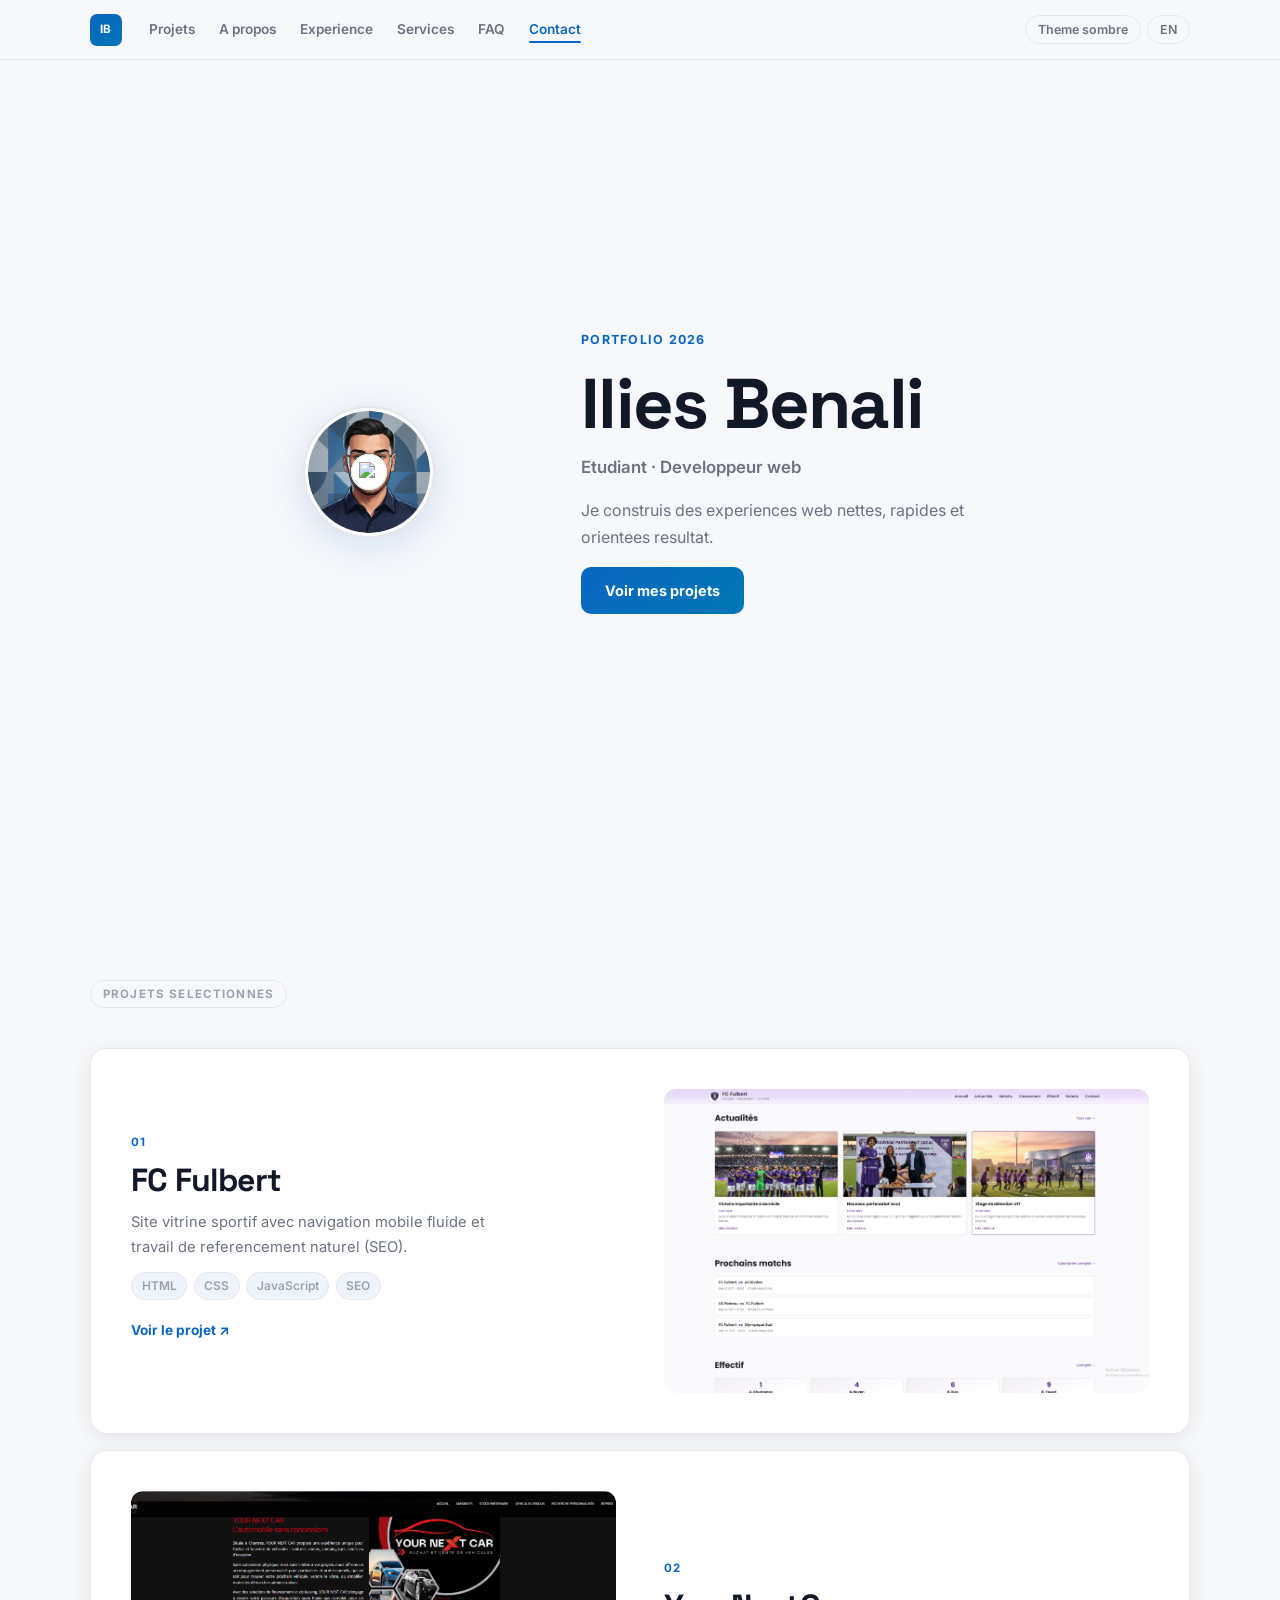
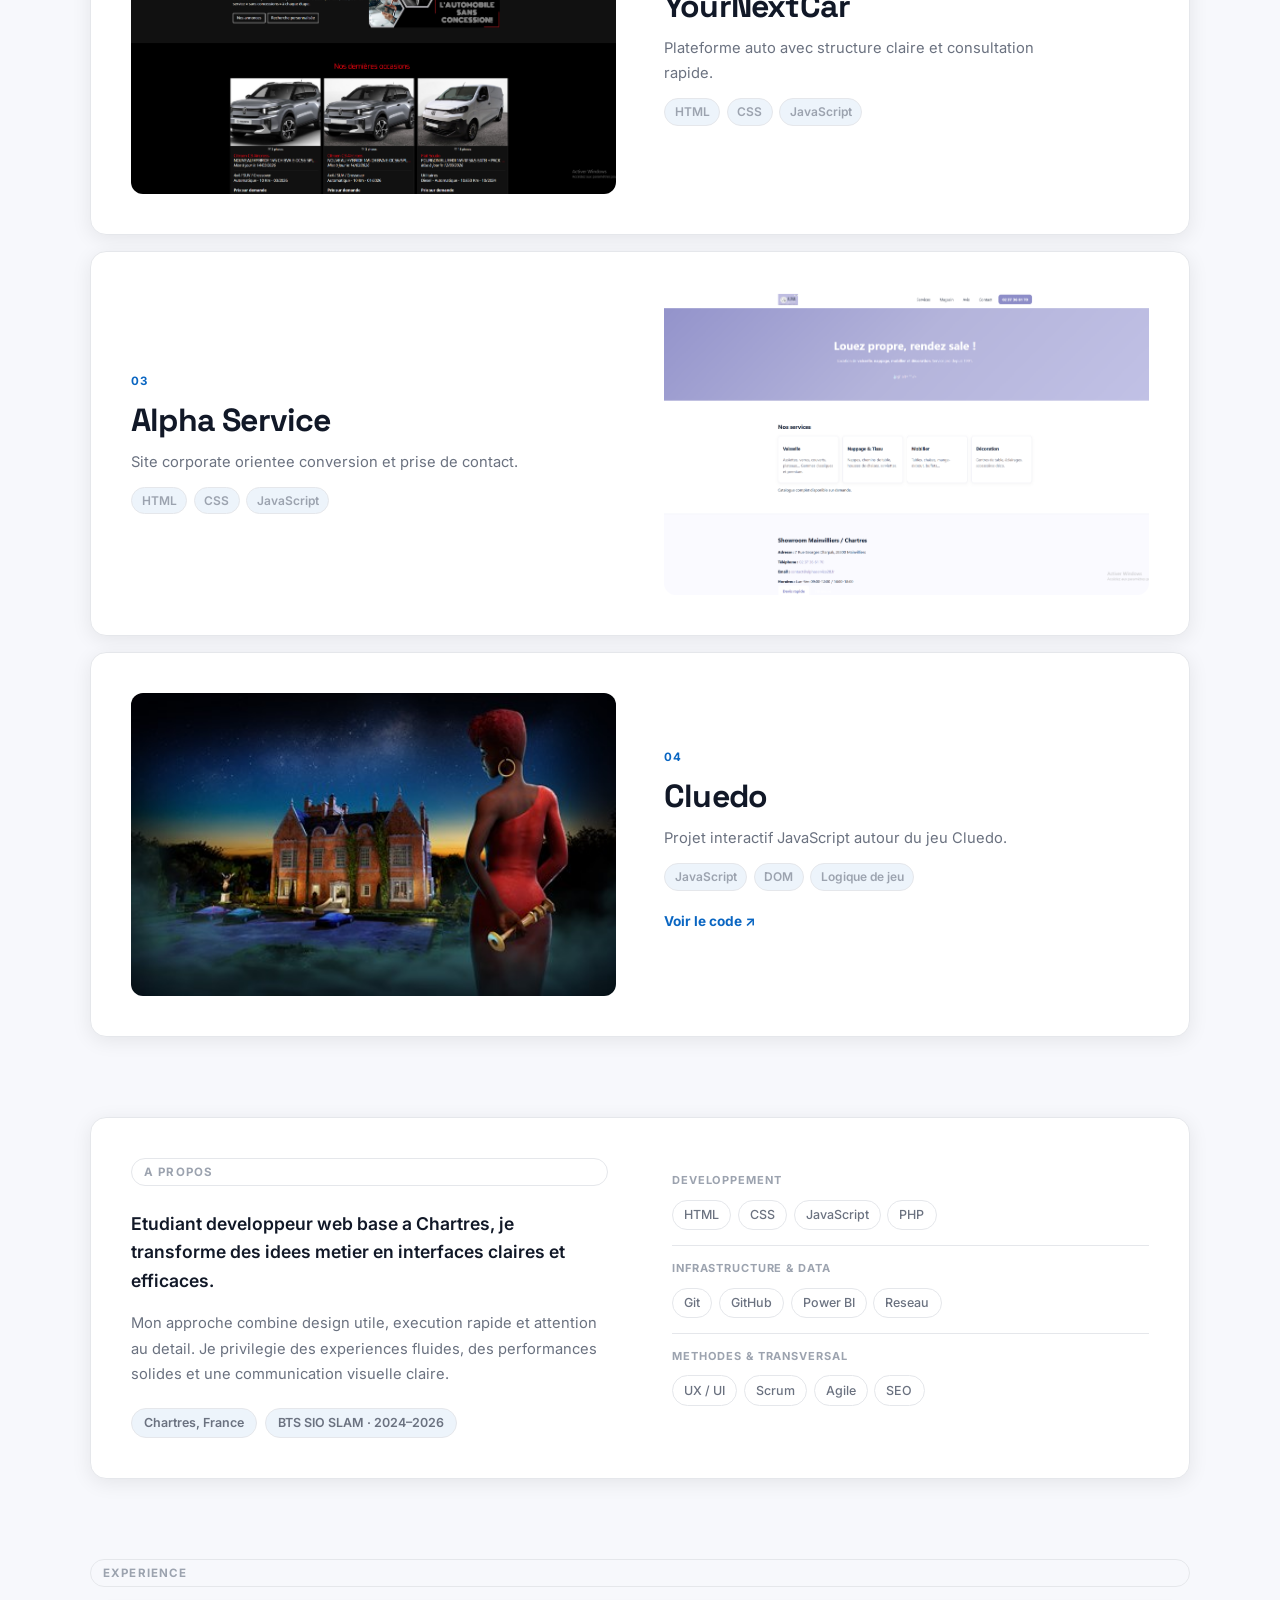
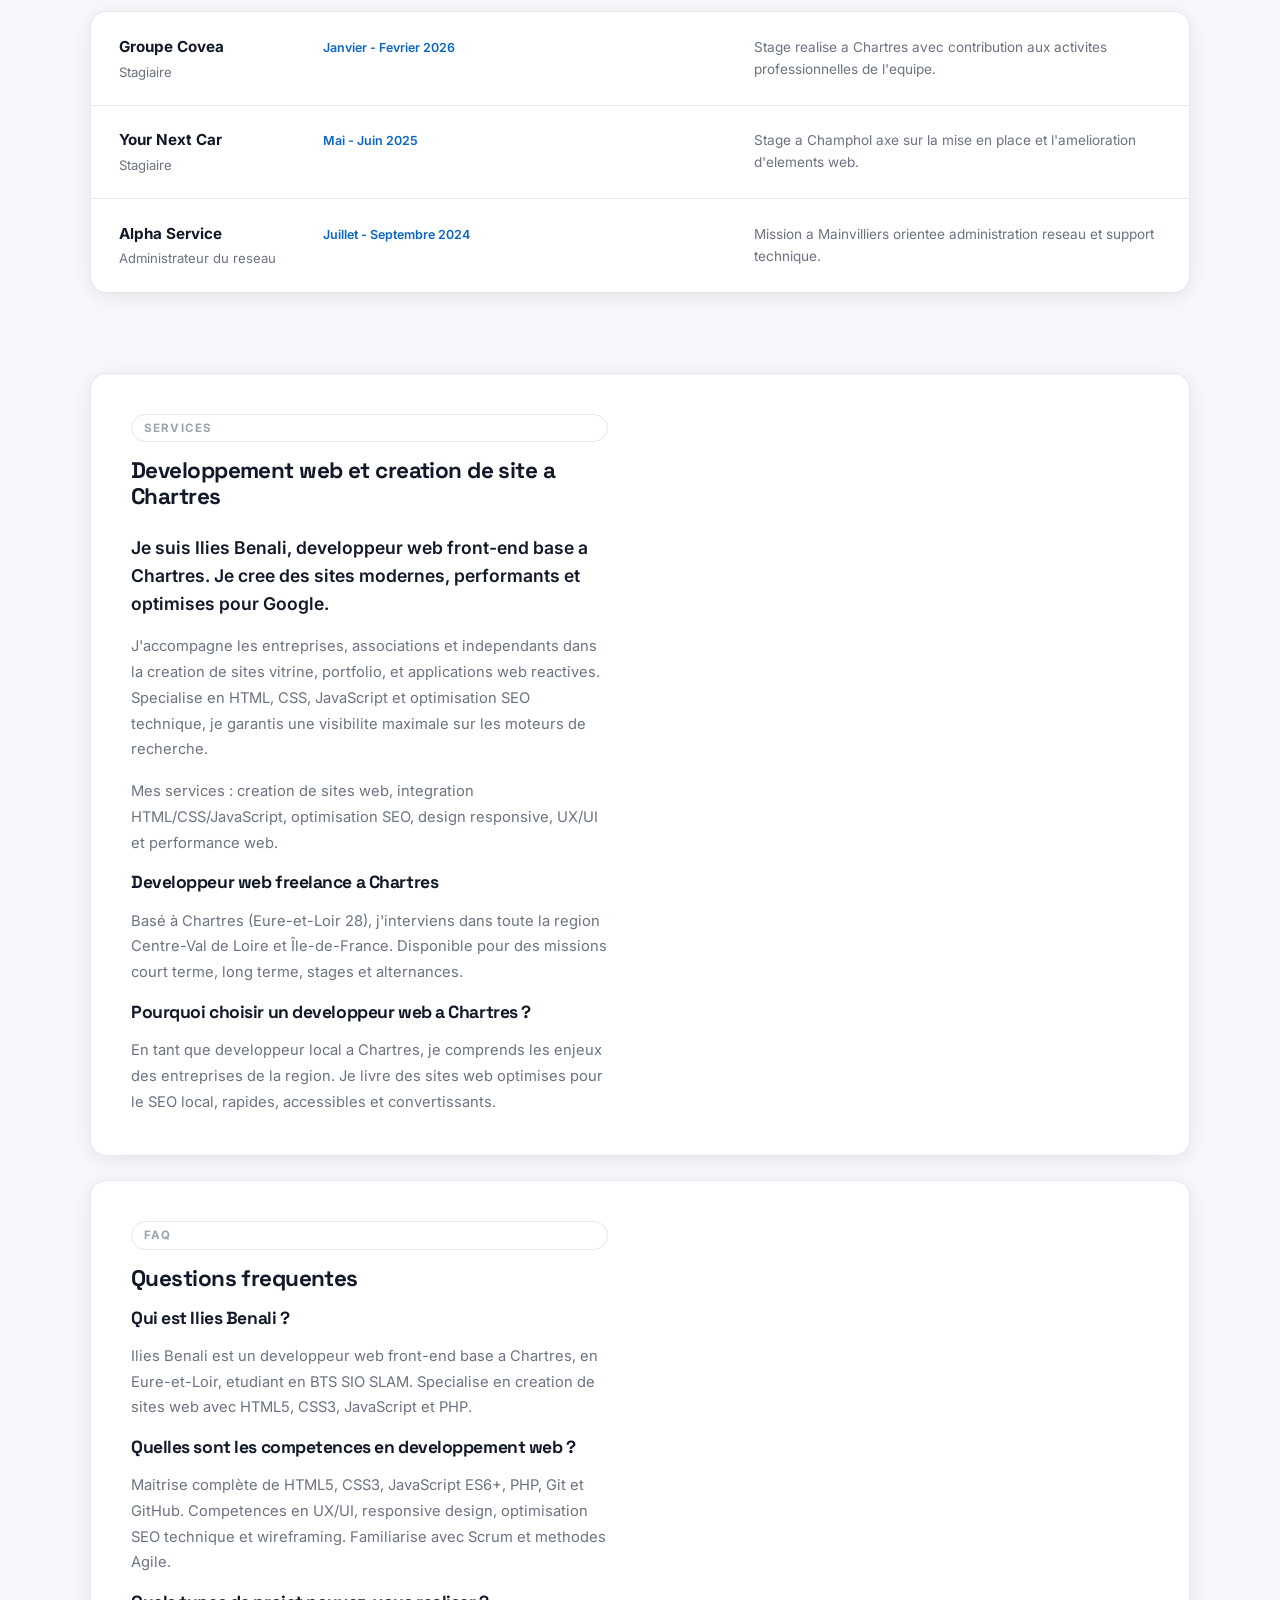
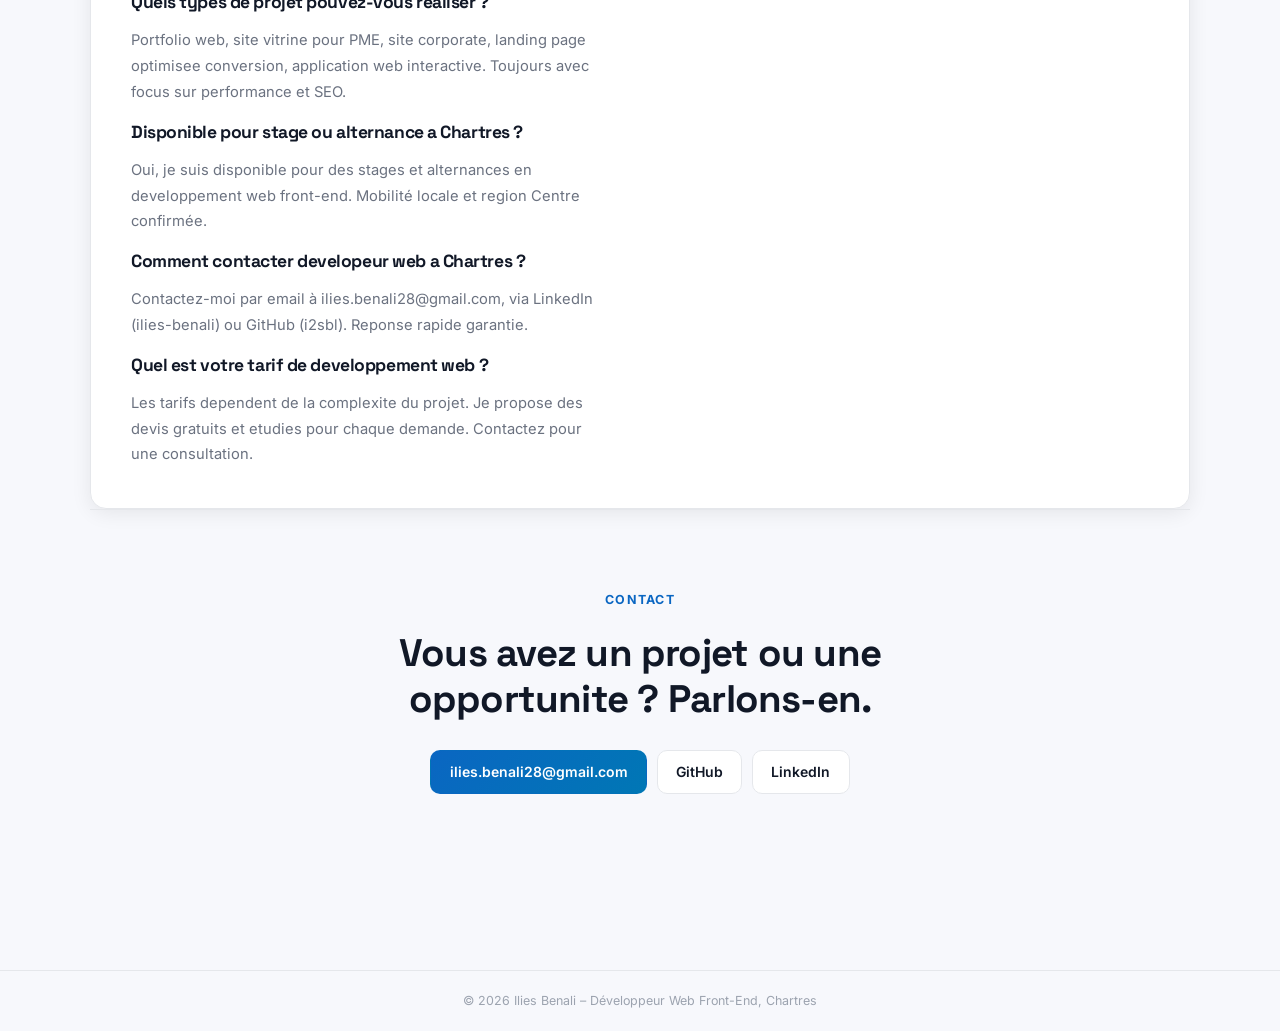
==== index.html @ 0cf0120d "Complete i18n translation for Services and FAQ sections Add full French and English translations for" ====
<!DOCTYPE html>
<html lang="fr">
  <head>
    <meta charset="UTF-8" />
    <meta name="viewport" content="width=device-width, initial-scale=1.0" />

    <!-- ══ SEO — Titre & description ══════════════════════════════════ -->
    <title>Ilies Benali | Developeur Web Front-End Chartres – Portfolio 2026</title>
    <meta name="description" content="Ilies Benali, developpeur web front-end a Chartres (Eure-et-Loir). Creation de sites web modernes en HTML, CSS, JavaScript. Portfolio, services web et freelance." />
    <meta name="keywords" content="developpeur web Chartres, freelance web, developpeur front-end, creation site web, HTML CSS JavaScript, portfolio developpeur, site vitrine, optimisation SEO, Eure-et-Loir, Centre-Val de Loire" />
    <meta name="author" content="Ilies Benali" />
    <meta name="robots" content="index, follow, max-snippet:-1, max-image-preview:large, max-video-preview:-1" />
    <link rel="canonical" href="https://iliesbenali.com/" />

    <!-- ══ Géolocalisation ════════════════════════════════════════════ -->
    <meta name="geo.region" content="FR-28" />
    <meta name="geo.placename" content="Chartres, France" />
    <meta name="geo.position" content="48.4469;1.4875" />
    <meta name="ICBM" content="48.4469, 1.4875" />

    <!-- ══ Langue & thème ════════════════════════════════════════════ -->
    <meta name="language" content="French" />
    <meta name="theme-color" content="#0d0d0f" />
    <meta name="color-scheme" content="dark light" />

    <!-- ══ Open Graph (LinkedIn, Facebook, Discord…) ═════════════════ -->
    <meta property="og:type" content="website" />
    <meta property="og:url" content="https://iliesbenali.com/" />
    <meta property="og:title" content="Ilies Benali | Développeur Web Front-End" />
    <meta property="og:description" content="Étudiant développeur web front-end à Chartres. Découvrez mes projets en HTML, CSS, JavaScript et PHP." />
    <meta property="og:image" content="https://iliesbenali.com/og-image.png" />
    <meta property="og:image:alt" content="Ilies Benali – Développeur Web Front-End, Chartres" />
    <meta property="og:image:width" content="1200" />
    <meta property="og:image:height" content="630" />
    <meta property="og:locale" content="fr_FR" />
    <meta property="og:locale:alternate" content="en_US" />
    <meta property="og:site_name" content="Ilies Benali Portfolio" />

    <!-- ══ Twitter / X Card ══════════════════════════════════════════ -->
    <meta name="twitter:card" content="summary_large_image" />
    <meta name="twitter:title" content="Ilies Benali | Développeur Web Front-End" />
    <meta name="twitter:description" content="Étudiant développeur web front-end à Chartres. Projets en HTML, CSS, JavaScript et PHP." />
    <meta name="twitter:image" content="https://iliesbenali.com/og-image.png" />
    <meta name="twitter:image:alt" content="Ilies Benali – Développeur Web Front-End, Chartres" />

    <!-- ══ JSON-LD — Données structurées Schema.org ═══════════════════ -->
    <script type="application/ld+json">
    {
      "@context": "https://schema.org",
      "@graph": [
        {
          "@type": "LocalBusiness",
          "@id": "https://iliesbenali.com/#localbusiness",
          "name": "Ilies Benali – Développeur Web Front-End à Chartres",
          "description": "Service de développement web front-end professionnel à Chartres. Création de sites vitrine, portfolio et applications web modernes et performantes.",
          "areaServed": {
            "@type": "City",
            "name": "Chartres"
          },
          "serviceArea": [
            { "@type": "City", "name": "Chartres" },
            { "@type": "AdministrativeArea", "name": "Eure-et-Loir" },
            { "@type": "AdministrativeArea", "name": "Centre-Val de Loire" },
            { "@type": "AdministrativeArea", "name": "Île-de-France" }
          ],
          "address": {
            "@type": "PostalAddress",
            "addressLocality": "Chartres",
            "addressRegion": "Eure-et-Loir",
            "postalCode": "28000",
            "addressCountry": "FR"
          },
          "telephone": "+33-6-00-00-00-00",
          "email": "ilies.benali28@gmail.com",
          "url": "https://iliesbenali.com/",
          "image": "https://iliesbenali.com/photo.png",
          "priceRange": "€",
          "founder": { "@id": "https://iliesbenali.com/#person" },
          "knowsAbout": ["Développement Web", "HTML", "CSS", "JavaScript", "PHP", "SEO", "UX/UI", "Responsive Design"],
          "sameAs": [
            "https://github.com/i2sbl",
            "https://www.linkedin.com/in/ilies-benali/"
          ]
        },
        {
          "@type": "Person",
          "@id": "https://iliesbenali.com/#person",
          "name": "Ilies Benali",
          "givenName": "Ilies",
          "familyName": "Benali",
          "jobTitle": "Développeur Web Front-End",
          "description": "Étudiant en BTS SIO SLAM, développeur web front-end spécialisé en HTML, CSS, JavaScript et PHP, basé à Chartres, France.",
          "url": "https://iliesbenali.com/",
          "image": {
            "@type": "ImageObject",
            "url": "https://iliesbenali.com/photo.png",
            "width": 400,
            "height": 400
          },
          "email": "ilies.benali28@gmail.com",
          "address": {
            "@type": "PostalAddress",
            "addressLocality": "Chartres",
            "addressRegion": "Eure-et-Loir",
            "postalCode": "28000",
            "addressCountry": "FR"
          },
          "sameAs": [
            "https://github.com/i2sbl",
            "https://www.linkedin.com/in/ilies-benali/"
          ],
          "knowsAbout": ["HTML", "CSS", "JavaScript", "PHP", "Git", "GitHub", "SEO", "UX/UI", "Responsive Design", "Intégration web"],
          "hasOccupation": {
            "@type": "Occupation",
            "name": "Développeur Web Front-End",
            "occupationLocation": { "@type": "City", "name": "Chartres" }
          },
          "alumniOf": {
            "@type": "EducationalOrganization",
            "name": "BTS SIO SLAM",
            "address": { "@type": "PostalAddress", "addressLocality": "Chartres", "addressCountry": "FR" }
          },
          "worksFor": [
            {
              "@type": "Organization",
              "name": "Groupe Covea",
              "address": { "@type": "PostalAddress", "addressLocality": "Chartres", "addressCountry": "FR" }
            }
          ]
        },
        {
          "@type": "WebSite",
          "@id": "https://iliesbenali.com/#website",
          "url": "https://iliesbenali.com/",
          "name": "Ilies Benali – Portfolio Développeur Web Front-End",
          "description": "Portfolio professionnel d'Ilies Benali, développeur web front-end basé à Chartres.",
          "inLanguage": ["fr-FR", "en-US"],
          "author": { "@id": "https://iliesbenali.com/#person" },
          "potentialAction": {
            "@type": "SearchAction",
            "target": "https://iliesbenali.com/?s={search_term_string}",
            "query-input": "required name=search_term_string"
          }
        },
        {
          "@type": "ProfilePage",
          "@id": "https://iliesbenali.com/#profilepage",
          "mainEntity": { "@id": "https://iliesbenali.com/#person" },
          "url": "https://iliesbenali.com/",
          "name": "Portfolio d'Ilies Benali – Développeur Web Front-End",
          "datePublished": "2025-01-01",
          "dateModified": "2026-03-17"
        },
        {
          "@type": "BreadcrumbList",
          "@id": "https://iliesbenali.com/#breadcrumb",
          "itemListElement": [
            { "@type": "ListItem", "position": 1, "name": "Accueil", "item": "https://iliesbenali.com/" },
            { "@type": "ListItem", "position": 2, "name": "Projets", "item": "https://iliesbenali.com/#projets" },
            { "@type": "ListItem", "position": 3, "name": "À propos", "item": "https://iliesbenali.com/#about" },
            { "@type": "ListItem", "position": 4, "name": "Expérience", "item": "https://iliesbenali.com/#experience" },
            { "@type": "ListItem", "position": 5, "name": "Contact", "item": "https://iliesbenali.com/#contact" }
          ]
        },
        {
          "@type": "ItemList",
          "@id": "https://iliesbenali.com/#projects",
          "name": "Projets de développement web — Ilies Benali",
          "description": "Sélection de projets web réalisés par Ilies Benali, étudiant développeur front-end à Chartres.",
          "creator": { "@id": "https://iliesbenali.com/#person" },
          "itemListElement": [
            {
              "@type": "ListItem", "position": 1,
              "item": {
                "@type": "CreativeWork",
                "name": "FC Fulbert",
                "description": "Site vitrine sportif avec navigation mobile fluide et référencement naturel (SEO) optimisé.",
                "url": "https://fc-fulbert.netlify.app/",
                "author": { "@id": "https://iliesbenali.com/#person" },
                "keywords": "HTML, CSS, JavaScript, SEO, site vitrine sportif",
                "image": "https://iliesbenali.com/img/fc-fulbert.png"
              }
            },
            {
              "@type": "ListItem", "position": 2,
              "item": {
                "@type": "CreativeWork",
                "name": "YourNextCar",
                "description": "Plateforme de vente automobile avec structure claire et consultation rapide.",
                "author": { "@id": "https://iliesbenali.com/#person" },
                "keywords": "HTML, CSS, JavaScript, plateforme automobile",
                "image": "https://iliesbenali.com/img/yournextcar.png"
              }
            },
            {
              "@type": "ListItem", "position": 3,
              "item": {
                "@type": "CreativeWork",
                "name": "Alpha Service",
                "description": "Site corporate orienté conversion et prise de contact client.",
                "author": { "@id": "https://iliesbenali.com/#person" },
                "keywords": "HTML, CSS, JavaScript, site corporate, landing page",
                "image": "https://iliesbenali.com/img/alpha-service.png"
              }
            },
            {
              "@type": "ListItem", "position": 4,
              "item": {
                "@type": "CreativeWork",
                "name": "Cluedo",
                "description": "Jeu interactif Cluedo développé en JavaScript pur avec logique de jeu complète.",
                "url": "https://github.com/i2sbl/Cluedo-Ilies",
                "author": { "@id": "https://iliesbenali.com/#person" },
                "keywords": "JavaScript, DOM, jeu interactif, logique de jeu",
                "image": "https://iliesbenali.com/img/cluedo.png"
              }
            }
          ]
        },
        {
          "@type": "FAQPage",
          "@id": "https://iliesbenali.com/#faq",
          "mainEntity": [
            {
              "@type": "Question",
              "name": "Qui est Ilies Benali ?",
              "acceptedAnswer": {
                "@type": "Answer",
                "text": "Ilies Benali est un developpeur web front-end base a Chartres, en Eure-et-Loir, etudiant en BTS SIO SLAM. Specialise en creation de sites web avec HTML5, CSS3, JavaScript et PHP."
              }
            },
            {
              "@type": "Question",
              "name": "Quelles sont les competences en developpement web ?",
              "acceptedAnswer": {
                "@type": "Answer",
                "text": "Ilies Benali maitrise HTML5, CSS3, JavaScript ES6+, PHP, Git et GitHub. Competences en UX/UI, responsive design, optimisation SEO technique et methodes Agile."
              }
            },
            {
              "@type": "Question",
              "name": "Quels types de projet Ilies Benali peut-il realiser ?",
              "acceptedAnswer": {
                "@type": "Answer",
                "text": "Portfolio web, site vitrine pour PME, site corporate, landing page optimisee conversion, application web interactive. Toujours avec focus sur performance et SEO."
              }
            },
            {
              "@type": "Question",
              "name": "Ilies Benali est-il disponible pour un stage ou une alternance ?",
              "acceptedAnswer": {
                "@type": "Answer",
                "text": "Oui, Ilies Benali est disponible pour des stages et alternances en developpement web front-end. Mobilité locale confirmée et région Centre-Val de Loire."
              }
            },
            {
              "@type": "Question",
              "name": "Où se situe developeur web Ilies Benali ?",
              "acceptedAnswer": {
                "@type": "Answer",
                "text": "Ilies Benali est base a Chartres (Eure-et-Loir, France 28). Intervient dans toute la region Centre-Val de Loire et Île-de-France. Zones principales : Chartres, Mainvilliers, Lucé."
              }
            },
            {
              "@type": "Question",
              "name": "Comment contacter developpeur web a Chartres ?",
              "acceptedAnswer": {
                "@type": "Answer",
                "text": "Contactez Ilies Benali par email à ilies.benali28@gmail.com, via LinkedIn (ilies-benali) ou GitHub (i2sbl). Reponse rapide garantie pour toute demande de projet."
              }
            }
          ]
        }
      ]
    }
    </script>

    <!-- ══ Favicon ══════════════════════════════════════════════════════ -->
    <link rel="icon" type="image/svg+xml" href="/favicon.svg" />
    <link rel="apple-touch-icon" href="/apple-touch-icon.png" />
    <meta name="msapplication-TileColor" content="#0d0d0f" />

    <!-- ══ Performance & compatibilité navigateurs ════════════════════ -->
    <meta http-equiv="X-UA-Compatible" content="IE=edge" />
    <meta name="HandheldFriendly" content="True" />
    <meta name="MobileOptimized" content="320" />
    <meta name="format-detection" content="telephone=no" />
    <meta name="revisit-after" content="7 days" />
    <meta name="rating" content="general" />
    <meta name="distribution" content="global" />

    <!-- ══ hreflang — indique le bilinguisme à Google ════════════════ -->
    <link rel="alternate" hreflang="fr" href="https://iliesbenali.com/" />
    <link rel="alternate" hreflang="en" href="https://iliesbenali.com/" />
    <link rel="alternate" hreflang="x-default" href="https://iliesbenali.com/" />

    <!-- ══ rel="me" — vérifie l'identité (E-E-A-T) ════════════════════ -->
    <link rel="me" href="https://github.com/i2sbl" />
    <link rel="me" href="https://www.linkedin.com/in/ilies-benali/" />
    <link rel="me" href="mailto:ilies.benali28@gmail.com" />

    <!-- ══ DNS Prefetch — réduit la latence des ressources tierces ════ -->
    <link rel="dns-prefetch" href="//fonts.googleapis.com" />
    <link rel="dns-prefetch" href="//fonts.gstatic.com" />
    <link rel="dns-prefetch" href="//cdn.jsdelivr.net" />

    <!-- ══ Preload — ressources critiques du dessus de page ══════════ -->
    <link rel="preload" href="styles.css" as="style" />
    <link rel="preload" href="photo.png" as="image" fetchpriority="high" />

    <!-- ══ Polices ════════════════════════════════════════════════════ -->
    <link rel="preconnect" href="https://fonts.googleapis.com" />
    <link rel="preconnect" href="https://fonts.gstatic.com" crossorigin />
    <link
      href="https://fonts.googleapis.com/css2?family=Inter:wght@400;500;600&family=Space+Grotesk:wght@500;600;700&display=swap"
      rel="stylesheet"
    />
    <link rel="stylesheet" href="styles.css" />
  </head>
  <body>
    <div class="bg-layer" aria-hidden="true"></div>

    <!-- ── Header nav ─────────────────────────────────────── -->
    <header class="site-header">
      <a class="brand" href="#hero" aria-label="Accueil">IB</a>
      <button
        id="menuToggle"
        class="menu-toggle"
        type="button"
        aria-expanded="false"
        aria-controls="navPanel"
        aria-label="Ouvrir le menu"
      >
        <span></span>
        <span></span>
        <span></span>
      </button>
      <div id="navPanel" class="nav-panel">
        <nav class="nav" aria-label="Navigation principale">
          <a href="#projets"      data-i18n="navProjects">Projets</a>
          <a href="#about"        data-i18n="navAbout">A propos</a>
          <a href="#experience"   data-i18n="navExperience">Experience</a>
          <a href="#service"      data-i18n="navServices">Services</a>
          <a href="#faq"          data-i18n="navFAQ">FAQ</a>
          <a href="#contact"      data-i18n="navContact">Contact</a>
        </nav>
        <div class="nav-controls">
          <button id="themeToggle" class="control" aria-label="Switch theme">Theme sombre</button>
          <button id="langToggle"  class="control" aria-label="Switch language">EN</button>
        </div>
      </div>
    </header>
    <button id="navOverlay" class="nav-overlay" type="button" aria-label="Fermer le menu"></button>

    <main id="content" role="main">

    <!-- ── Hero ───────────────────────────────────────────── -->
    <section id="hero" class="hero">
      <div class="hero-visual reveal">
        <div class="profile-container">
          <img src="photo.png" alt="Ilies Benali – Développeur Web Front-End à Chartres" class="avatar" width="200" height="200" fetchpriority="high" />
          <div class="orbit-icon orbit-icon-1"><img src="https://cdn.jsdelivr.net/gh/devicons/devicon@latest/icons/html5/html5-original.svg" alt="HTML5" /></div>
          <div class="orbit-icon orbit-icon-2"><img src="https://cdn.jsdelivr.net/gh/devicons/devicon@latest/icons/css3/css3-original.svg" alt="CSS3" /></div>
          <div class="orbit-icon orbit-icon-3"><img src="https://cdn.jsdelivr.net/gh/devicons/devicon@latest/icons/javascript/javascript-original.svg" alt="JavaScript" /></div>
          <div class="orbit-icon orbit-icon-4"><img src="https://cdn.jsdelivr.net/gh/devicons/devicon@latest/icons/php/php-original.svg" alt="PHP" /></div>
          <div class="orbit-icon orbit-icon-5"><img src="https://cdn.jsdelivr.net/gh/devicons/devicon@latest/icons/git/git-original.svg" alt="Git" /></div>
        </div>
      </div>

      <div class="hero-text reveal">
        <p class="eyebrow" data-i18n="eyebrow">Portfolio 2026</p>
        <h1 itemprop="name" data-i18n="heroTitle">Ilies Benali</h1>
        <p class="hero-line" data-i18n="heroLine">Etudiant · Developpeur web</p>
        <p class="hero-sub" data-i18n="heroSubtitle">Je construis des experiences web nettes, rapides et orientees resultat.</p>
        <a href="#projets" class="cta-btn" data-i18n="ctaProjects">Voir mes projets</a>
      </div>
    </section>

    <!-- ── Projets ─────────────────────────────────────────── -->
    <section id="projets" class="section-projects shell">
      <div class="section-header reveal">
        <span class="section-tag" data-i18n="projectsTitle">Projets</span>
      </div>

      <article class="project-item reveal">
        <div class="project-visual">
          <img src="img/fc-fulbert.png" alt="FC Fulbert – site vitrine sportif moderne avec navigation mobile fluide, SEO optimise par Ilies Benali developpeur web" loading="lazy" width="600" height="400" onerror="this.parentElement.classList.add('img-missing')" />
        </div>
        <div class="project-info">
          <span class="project-num">01</span>
          <h2 class="project-title">FC Fulbert</h2>
          <p class="project-desc" data-i18n="p1Desc">Site vitrine sportif avec navigation mobile fluide et travail de referencement naturel (SEO).</p>
          <div class="project-tags">
            <span>HTML</span><span>CSS</span><span>JavaScript</span><span>SEO</span>
          </div>
          <a href="https://fc-fulbert.netlify.app/" target="_blank" rel="noreferrer" class="project-link" data-i18n="projectVisit">Voir le projet ↗</a>
        </div>
      </article>

      <article class="project-item reveal">
        <div class="project-visual">
          <img src="img/yournextcar.png" alt="YourNextCar – plateforme automobile interactive HTML CSS JavaScript par developpeur front-end Chartres" loading="lazy" width="600" height="400" onerror="this.parentElement.classList.add('img-missing')" />
        </div>
        <div class="project-info">
          <span class="project-num">02</span>
          <h2 class="project-title">YourNextCar</h2>
          <p class="project-desc" data-i18n="p3Desc">Plateforme auto avec structure claire et consultation rapide.</p>
          <div class="project-tags">
            <span>HTML</span><span>CSS</span><span>JavaScript</span>
          </div>
        </div>
      </article>

      <article class="project-item reveal">
        <div class="project-visual">
          <img src="img/alpha-service.png" alt="Alpha Service – site corporate professionnel HTML CSS JavaScript conception Ilies Benali" loading="lazy" width="600" height="400" onerror="this.parentElement.classList.add('img-missing')" />
        </div>
        <div class="project-info">
          <span class="project-num">03</span>
          <h2 class="project-title">Alpha Service</h2>
          <p class="project-desc" data-i18n="p2Desc">Site corporate orientee conversion et prise de contact.</p>
          <div class="project-tags">
            <span>HTML</span><span>CSS</span><span>JavaScript</span>
          </div>
        </div>
      </article>

      <article class="project-item reveal">
        <div class="project-visual">
          <img src="img/cluedo.png" alt="Cluedo – jeu interactif JavaScript complet avec logique gamification par developpeur Chartres" loading="lazy" width="600" height="400" onerror="this.parentElement.classList.add('img-missing')" />
        </div>
        <div class="project-info">
          <span class="project-num">04</span>
          <h2 class="project-title">Cluedo</h2>
          <p class="project-desc" data-i18n="p4Desc">Projet interactif JavaScript autour du jeu Cluedo.</p>
          <div class="project-tags">
            <span>JavaScript</span><span>DOM</span><span>Logique de jeu</span>
          </div>
          <a href="https://github.com/i2sbl/Cluedo-Ilies" target="_blank" rel="noreferrer" class="project-link" data-i18n="projectCode">Voir le code ↗</a>
        </div>
      </article>
    </section>

    <!-- ── A propos ─────────────────────────────────────────── -->
    <section id="about" class="section-about shell" itemscope itemtype="https://schema.org/Person">
      <meta itemprop="name" content="Ilies Benali" />
      <meta itemprop="jobTitle" content="Développeur Web Front-End" />
      <meta itemprop="email" content="ilies.benali28@gmail.com" />
      <meta itemprop="url" content="https://iliesbenali.com/" />
      <div class="about-inner reveal">
        <div class="about-text">
          <span class="section-tag" data-i18n="navAbout">A propos</span>
          <p class="about-lead" data-i18n="aboutQuick">Etudiant developpeur web base a Chartres, je transforme des idees metier en interfaces claires et efficaces.</p>
          <p class="about-body" data-i18n="aboutText">Mon approche combine design utile, execution rapide et attention au detail. Je privilegie des experiences fluides, des performances solides et une communication visuelle claire.</p>
          <div class="about-meta">
            <span>Chartres, France</span>
            <span>BTS SIO SLAM &middot; 2024&ndash;2026</span>
          </div>
        </div>

        <div class="about-skills">
          <div class="skill-group">
            <span class="skill-label" data-i18n="skillsCol1Title">Developpement</span>
            <span>HTML</span><span>CSS</span><span>JavaScript</span><span>PHP</span>
          </div>
          <div class="skill-group">
            <span class="skill-label" data-i18n="skillsCol2Title">Infrastructure & Data</span>
            <span>Git</span><span>GitHub</span><span>Power BI</span><span>Reseau</span>
          </div>
          <div class="skill-group">
            <span class="skill-label" data-i18n="skillsCol3Title">Methodes</span>
            <span>UX / UI</span><span>Scrum</span><span>Agile</span><span>SEO</span>
          </div>
        </div>
      </div>
    </section>

    <!-- ── Experience ──────────────────────────────────────── -->
    <section id="experience" class="section-experience shell reveal">
      <span class="section-tag" data-i18n="navExperience">Experience</span>
      <div class="xp-list">
        <div class="xp-item">
          <div class="xp-left">
            <p class="xp-company">Groupe Covea</p>
            <p class="xp-role" data-i18n="exp1Title">Stagiaire</p>
          </div>
          <p class="xp-period" data-i18n="exp1Period">Janvier - Fevrier 2026</p>
          <p class="xp-desc" data-i18n="exp1Desc">Stage realise a Chartres avec contribution aux activites professionnelles de l'equipe.</p>
        </div>
        <div class="xp-item">
          <div class="xp-left">
            <p class="xp-company">Your Next Car</p>
            <p class="xp-role" data-i18n="exp2Title">Stagiaire</p>
          </div>
          <p class="xp-period" data-i18n="exp2Period">Mai - Juin 2025</p>
          <p class="xp-desc" data-i18n="exp2Desc">Stage a Champhol axe sur la mise en place et l'amelioration d'elements web.</p>
        </div>
        <div class="xp-item">
          <div class="xp-left">
            <p class="xp-company">Alpha Service</p>
            <p class="xp-role" data-i18n="exp3Title">Administrateur du reseau</p>
          </div>
          <p class="xp-period" data-i18n="exp3Period">Juillet - Septembre 2024</p>
          <p class="xp-desc" data-i18n="exp3Desc">Mission a Mainvilliers orientee administration reseau et support technique.</p>
        </div>
      </div>
    </section>

    <!-- ── SEO Content — Services & Local ───────────────────────────── -->
    <section id="seo-content" class="section-about shell reveal" aria-label="Services web, développement et FAQ">
      <div id="service">
      <div class="about-inner">
        <div class="about-text">
          <span class="section-tag" data-i18n="servicesTitle">Services de developpement web</span>
          <h2 data-i18n="servicesHeading">Developpement web et creation de site a Chartres</h2>
          <p class="about-lead" data-i18n="servicesIntro">
            Je suis Ilies Benali, developpeur web front-end base a Chartres. Je cree des sites modernes, performants et optimises pour Google.
          </p>
          <p class="about-body" data-i18n="servicesP1">
            J'accompagne les entreprises, associations et independants dans la creation de sites vitrine, portfolio, et applications web reactives. Specialise en HTML, CSS, JavaScript et optimisation SEO technique, je garantis une visibilite maximale sur les moteurs de recherche.
          </p>
          <p class="about-body" data-i18n="servicesP2">
            Mes services : creation de sites web, integration HTML/CSS/JavaScript, optimisation SEO, design responsive, UX/UI et performance web.
          </p>

          <h3 data-i18n="servicesH3a">Developpeur web freelance a Chartres</h3>
          <p class="about-body" data-i18n="servicesP3">
            Basé à Chartres (Eure-et-Loir 28), j'interviens dans toute la region Centre-Val de Loire et Île-de-France. Disponible pour des missions court terme, long terme, stages et alternances.
          </p>

          <h3 data-i18n="servicesH3b">Pourquoi choisir un developpeur web a Chartres ?</h3>
          <p class="about-body" data-i18n="servicesP4">
            En tant que developpeur local a Chartres, je comprends les enjeux des entreprises de la region. Je livre des sites web optimises pour le SEO local, rapides, accessibles et convertissants.
          </p>
        </div>
      </div>
      </div>

      <div id="faq">
      <div class="about-inner" style="margin-top: 24px;">
        <div class="about-text">
          <span class="section-tag" data-i18n="navFAQ">Questions frequentes</span>
          <h2 data-i18n="servicesFaq">FAQ — Developpement web et portfolio</h2>

          <h3 data-i18n="faqQ1">Qui est Ilies Benali ?</h3>
          <p class="about-body" data-i18n="faqA1">
            Ilies Benali est un developpeur web front-end base a Chartres, en Eure-et-Loir, etudiant en BTS SIO SLAM. Specialise en creation de sites web avec HTML5, CSS3, JavaScript et PHP.
          </p>

          <h3 data-i18n="faqQ2">Quelles sont les competences en developpement web ?</h3>
          <p class="about-body" data-i18n="faqA2">
            Maitrise complète de HTML5, CSS3, JavaScript ES6+, PHP, Git et GitHub. Competences en UX/UI, responsive design, optimisation SEO technique et wireframing. Familiarise avec Scrum et methodes Agile.
          </p>

          <h3 data-i18n="faqQ3">Quels types de projet pouvez-vous realiser ?</h3>
          <p class="about-body" data-i18n="faqA3">
            Portfolio web, site vitrine pour PME, site corporate, landing page optimisee conversion, application web interactive. Toujours avec focus sur performance et SEO.
          </p>

          <h3>Disponible pour stage ou alternance a Chartres ?</h3>
          <p class="about-body">
            Oui, je suis disponible pour des stages et alternances en developpement web front-end. Mobilité locale et region Centre confirmée.
          </p>

          <h3>Comment contacter developeur web a Chartres ?</h3>
          <p class="about-body">
            Contactez-moi par email à ilies.benali28@gmail.com, via LinkedIn (ilies-benali) ou GitHub (i2sbl). Reponse rapide garantie.
          </p>

          <h3>Quel est votre tarif de developpement web ?</h3>
          <p class="about-body">
            Les tarifs dependent de la complexite du projet. Je propose des devis gratuits et etudies pour chaque demande. Contactez pour une consultation.
          </p>
        </div>
      </div>
      </div>

      

    <!-- ── Contact ─────────────────────────────────────────── -->
    <section id="contact" class="section-contact reveal">
      <div class="shell contact-inner">
        <p class="eyebrow" data-i18n="contactTitle">Contact</p>
        <p class="contact-heading" data-i18n="contactText">Vous avez un projet ou une opportunite ? Parlons-en.</p>
        <div class="contact-links">
          <a href="mailto:ilies.benali28@gmail.com">ilies.benali28@gmail.com</a>
          <a href="https://github.com/i2sbl" target="_blank" rel="noreferrer">GitHub</a>
          <a href="https://www.linkedin.com/in/ilies-benali/" target="_blank" rel="noreferrer">LinkedIn</a>
        </div>
      </div>
    </section>

    </main><!-- /#content -->

    <footer class="site-footer" role="contentinfo">
      <p>&copy; <span id="year"></span> Ilies Benali &ndash; Développeur Web Front-End, Chartres</p>
    </footer>

    <script src="script.js"></script>
  </body>
</html>
---- styles.css ----
/* ── Design tokens ─────────────────────────────────────── */
:root {
  --bg: #F7F8FC;
  --surface: #FFFFFF;
  --text: #111827;
  --muted: #6B7280;
  --subtle: #9CA3AF;
  --line: #E5E7EB;
  --accent: #0a66c2;
  --accent-2: #0077b5;
  --accent-hover: #084f95;
  --accent-tint: rgba(10, 102, 194, 0.07);
  --accent-glow: rgba(10, 102, 194, 0.18);
  --shadow-sm: 0 1px 2px rgba(0, 0, 0, 0.04);
  --shadow: 0 4px 20px rgba(0, 0, 0, 0.08);
  --shadow-hover: 0 8px 30px rgba(0, 0, 0, 0.12);
  --radius: 16px;
  --radius-sm: 12px;
  --header-h: 60px;
}

body[data-theme="dark"] {
  --bg: #0C0F1A;
  --surface: #131929;
  --text: #E8EDF5;
  --muted: #94A3B8;
  --subtle: #64748B;
  --line: #1E2D48;
  --accent: #1a73e8;
  --accent-2: #0077b5;
  --accent-hover: #1558b3;
  --accent-tint: rgba(26, 115, 232, 0.1);
  --accent-glow: rgba(26, 115, 232, 0.22);
  --shadow-sm: 0 1px 4px rgba(0, 0, 0, 0.3);
  --shadow: 0 4px 20px rgba(0, 0, 0, 0.5);
  --shadow-hover: 0 8px 30px rgba(0, 0, 0, 0.7);
}

/* ── Reset & base ──────────────────────────────────────── */
*, *::before, *::after {
  box-sizing: border-box;
}

html {
  scroll-behavior: smooth;
}

body {
  margin: 0;
  color: var(--text);
  background: var(--bg);
  font-family: "Inter", -apple-system, BlinkMacSystemFont, sans-serif;
  font-size: 15px;
  line-height: 1.6;
  -webkit-font-smoothing: antialiased;
  -moz-osx-font-smoothing: grayscale;
}

h1, h2, h3 {
  margin: 0;
  font-family: "Space Grotesk", "Inter", sans-serif;
  letter-spacing: -0.025em;
  line-height: 1.15;
}

p { margin: 0; }
a { color: inherit; }

/* ── Background texture ────────────────────────────────── */
.bg-layer {
  position: fixed;
  inset: 0;
  pointer-events: none;
  z-index: -1;
  background-image: radial-gradient(circle, rgba(100, 116, 139, 0.09) 1px, transparent 1px);
  background-size: 32px 32px;
  mask-image: linear-gradient(180deg, rgba(0,0,0,0.3) 0%, rgba(0,0,0,0.04) 50%, transparent 100%);
}

/* ── Shell ──────────────────────────────────────────────── */
.shell {
  width: min(1100px, 92vw);
  margin: 0 auto;
}

/* ── Site header ────────────────────────────────────────── */
.site-header {
  position: fixed;
  top: 0;
  left: 0;
  right: 0;
  z-index: 100;
  min-height: var(--header-h);
  display: flex;
  align-items: center;
  gap: 1rem;
  padding: 0 max(calc((100vw - 1100px) / 2), 4vw);
  background: color-mix(in srgb, var(--bg) 80%, transparent);
  backdrop-filter: blur(16px);
  -webkit-backdrop-filter: blur(16px);
  border-bottom: 1px solid var(--line);
}

.site-header.is-open {
  border-bottom-color: transparent;
}

.brand {
  width: 2rem;
  height: 2rem;
  display: inline-grid;
  place-items: center;
  text-decoration: none;
  color: #fff;
  font-weight: 700;
  font-size: 0.72rem;
  letter-spacing: 0.03em;
  border-radius: 7px;
  background: linear-gradient(135deg, var(--accent), var(--accent-2));
  flex-shrink: 0;
}

.nav-panel {
  display: flex;
  align-items: center;
  justify-content: space-between;
  gap: 1rem;
  flex: 1;
}

.nav {
  display: flex;
  gap: 0.1rem;
  flex: 1;
}

.nav a {
  text-decoration: none;
  color: var(--muted);
  font-weight: 600;
  font-size: 0.85rem;
  border-radius: 6px;
  padding: 0.38rem 0.7rem;
  position: relative;
  transition: color 0.2s;
}

.nav a::after {
  content: "";
  position: absolute;
  bottom: 3px;
  left: 50%;
  transform: translateX(-50%) scaleX(0);
  width: calc(100% - 1.4rem);
  height: 2px;
  background: var(--accent);
  border-radius: 2px;
  transition: transform 0.22s ease;
  transform-origin: center;
}

.nav a:hover { color: var(--text); }
.nav a.is-active { color: var(--accent); }

.nav a:hover::after,
.nav a.is-active::after {
  transform: translateX(-50%) scaleX(1);
}

.nav-controls {
  display: flex;
  gap: 0.4rem;
  flex-shrink: 0;
}

.menu-toggle {
  display: none;
  width: 2.9rem;
  height: 2.9rem;
  margin-left: auto;
  padding: 0;
  border: 1px solid var(--line);
  border-radius: 12px;
  background: var(--surface);
  color: var(--text);
  align-items: center;
  justify-content: center;
  flex-direction: column;
  gap: 0.3rem;
  cursor: pointer;
  box-shadow: var(--shadow-sm);
  transition: border-color 0.2s, background 0.2s, transform 0.2s;
}

.menu-toggle:hover {
  border-color: var(--subtle);
  background: var(--accent-tint);
}

.menu-toggle:focus-visible,
.nav a:focus-visible,
.control:focus-visible,
.contact-links a:focus-visible,
.cta-btn:focus-visible,
.project-link:focus-visible {
  outline: 2px solid color-mix(in srgb, var(--accent) 65%, white);
  outline-offset: 3px;
}

.menu-toggle span {
  width: 1.1rem;
  height: 2px;
  border-radius: 999px;
  background: currentColor;
  transition: transform 0.22s ease, opacity 0.22s ease;
}

.site-header.is-open .menu-toggle span:nth-child(1) {
  transform: translateY(0.4rem) rotate(45deg);
}

.site-header.is-open .menu-toggle span:nth-child(2) {
  opacity: 0;
}

.site-header.is-open .menu-toggle span:nth-child(3) {
  transform: translateY(-0.4rem) rotate(-45deg);
}

.nav-overlay {
  position: fixed;
  inset: 0;
  z-index: 90;
  border: 0;
  padding: 0;
  background:
    radial-gradient(circle at top, color-mix(in srgb, var(--accent) 16%, transparent), transparent 48%),
    rgba(7, 12, 20, 0.42);
  backdrop-filter: blur(8px);
  -webkit-backdrop-filter: blur(8px);
  opacity: 0;
  visibility: hidden;
  pointer-events: none;
  transition: opacity 0.24s ease, visibility 0.24s ease;
}

.control {
  border: 1px solid var(--line);
  border-radius: 999px;
  background: transparent;
  color: var(--muted);
  font-family: inherit;
  font-size: 0.78rem;
  font-weight: 600;
  padding: 0.35rem 0.75rem;
  cursor: pointer;
  white-space: nowrap;
  transition: border-color 0.2s, color 0.2s, background 0.2s;
}

.control:hover {
  color: var(--text);
  border-color: var(--subtle);
  background: var(--accent-tint);
}

/* ── Hero ───────────────────────────────────────────────── */
.hero {
  min-height: 100dvh;
  display: flex;
  align-items: center;
  justify-content: center;
  gap: clamp(3rem, 8vw, 8rem);
  padding: calc(var(--header-h) + 3rem) max(calc((100vw - 1100px) / 2), 4vw) 4rem;
  flex-wrap: wrap;
}

.hero-visual {
  flex-shrink: 0;
}

/* Profile container */
.profile-container {
  position: relative;
  width: 220px;
  height: 220px;
  flex-shrink: 0;
}

/* Circular avatar */
.avatar {
  position: absolute;
  top: 50%;
  left: 50%;
  transform: translate(-50%, -50%);
  width: 128px;
  height: 128px;
  object-fit: cover;
  object-position: center top;
  border-radius: 50%;
  box-shadow: 0 8px 40px var(--accent-glow);
  border: 3px solid var(--surface);
  outline: 2px solid var(--line);
  transition: box-shadow 0.3s ease;
  display: block;
}

.avatar:hover {
  box-shadow: 0 10px 50px var(--accent-glow), 0 0 0 5px var(--accent-tint);
}

/* Orbit icons */
.orbit-icon {
  position: absolute;
  width: 36px;
  height: 36px;
  left: 50%;
  top: 50%;
  margin-left: -18px;
  margin-top: -18px;
  border-radius: 50%;
  background: var(--surface);
  border: 1px solid var(--line);
  box-shadow: var(--shadow-sm);
  display: grid;
  place-items: center;
  cursor: default;
}

.orbit-icon img {
  width: 20px;
  height: 20px;
  max-width: 20px;
  max-height: 20px;
  object-fit: contain;
  pointer-events: none;
  display: block;
}

@keyframes orbit1 {
  from { transform: rotate(0deg)   translateX(82px) rotate(0deg); }
  to   { transform: rotate(360deg) translateX(82px) rotate(-360deg); }
}
@keyframes orbit2 {
  from { transform: rotate(72deg)  translateX(82px) rotate(-72deg); }
  to   { transform: rotate(432deg) translateX(82px) rotate(-432deg); }
}
@keyframes orbit3 {
  from { transform: rotate(144deg) translateX(82px) rotate(-144deg); }
  to   { transform: rotate(504deg) translateX(82px) rotate(-504deg); }
}
@keyframes orbit4 {
  from { transform: rotate(216deg) translateX(82px) rotate(-216deg); }
  to   { transform: rotate(576deg) translateX(82px) rotate(-576deg); }
}
@keyframes orbit5 {
  from { transform: rotate(288deg) translateX(82px) rotate(-288deg); }
  to   { transform: rotate(648deg) translateX(82px) rotate(-648deg); }
}

.orbit-icon-1 { animation: orbit1 32s linear infinite; }
.orbit-icon-2 { animation: orbit2 40s linear infinite reverse; }
.orbit-icon-3 { animation: orbit3 48s linear infinite; }
.orbit-icon-4 { animation: orbit4 35s linear infinite reverse; }
.orbit-icon-5 { animation: orbit5 43s linear infinite; }

/* Hero text */
.hero-text {
  max-width: 540px;
  display: flex;
  flex-direction: column;
  gap: 1rem;
}

.eyebrow {
  font-size: 0.78rem;
  font-weight: 700;
  letter-spacing: 0.1em;
  text-transform: uppercase;
  color: var(--accent);
  margin: 0;
}

.hero-text h1 {
  font-size: clamp(2.6rem, 5.5vw, 4.5rem);
  font-weight: 700;
  line-height: 1.08;
  color: var(--text);
  margin: 0;
}

.hero-line {
  font-size: 1.05rem;
  font-weight: 600;
  color: var(--muted);
  margin: -0.25rem 0 0;
}

.hero-sub {
  color: var(--muted);
  font-size: 1rem;
  line-height: 1.7;
  max-width: 44ch;
}

.cta-btn {
  display: inline-flex;
  align-items: center;
  gap: 0.4rem;
  text-decoration: none;
  font-weight: 700;
  font-size: 0.9rem;
  color: #fff;
  background: linear-gradient(135deg, var(--accent), var(--accent-2));
  border-radius: 10px;
  padding: 0.75rem 1.5rem;
  align-self: flex-start;
  transition: box-shadow 0.25s, transform 0.2s;
  position: relative;
  overflow: hidden;
}

.cta-btn::before {
  content: "";
  position: absolute;
  inset: 0;
  background: rgba(255,255,255,0.12);
  opacity: 0;
  transition: opacity 0.2s;
}

.cta-btn:hover {
  box-shadow: 0 6px 24px var(--accent-glow);
  transform: translateY(-2px);
}

.cta-btn:hover::before { opacity: 1; }

/* ── Section tag label ───────────────────────────────────── */
.section-tag {
  display: inline-block;
  font-size: 0.72rem;
  font-weight: 700;
  letter-spacing: 0.1em;
  text-transform: uppercase;
  color: var(--subtle);
  border: 1px solid var(--line);
  border-radius: 999px;
  padding: 0.25rem 0.75rem;
}

/* ── Projects ────────────────────────────────────────────── */
.section-projects {
  padding: 5rem 0;
  display: flex;
  flex-direction: column;
  gap: 1rem;
}

.section-header {
  margin-bottom: 1.5rem;
}

.project-item {
  display: grid;
  grid-template-columns: 1fr 1fr;
  gap: 3rem;
  align-items: center;
  padding: 2.5rem;
  border: 1px solid var(--line);
  border-radius: var(--radius);
  background: var(--surface);
  box-shadow: var(--shadow);
  position: relative;
  overflow: hidden;
  transition: box-shadow 0.3s, border-color 0.3s;
}

.project-item::before {
  content: "";
  position: absolute;
  top: 0; left: 0; right: 0;
  height: 2px;
  background: linear-gradient(90deg, var(--accent), var(--accent-2));
  opacity: 0;
  transition: opacity 0.3s;
}

.project-item:hover {
  box-shadow: var(--shadow-hover);
  border-color: rgba(10, 102, 194, 0.2);
}

.project-item:hover::before { opacity: 1; }

/* Alternate layout on even items */
.project-item:nth-child(even) { direction: rtl; }
.project-item:nth-child(even) > * { direction: ltr; }

.project-visual {
  border-radius: var(--radius-sm);
  overflow: hidden;
  aspect-ratio: 16 / 10;
  background: linear-gradient(135deg, var(--accent-tint), var(--line));
  position: relative;
}

.project-visual img {
  width: 100%;
  height: 100%;
  object-fit: cover;
  display: block;
  transition: transform 0.4s ease;
}

.project-item:hover .project-visual img {
  transform: scale(1.03);
}

.project-visual.img-missing {
  display: flex;
  align-items: center;
  justify-content: center;
}

.project-visual.img-missing::after {
  content: "Screenshot à venir";
  font-size: 0.78rem;
  color: var(--subtle);
  font-weight: 500;
}

.project-visual.img-missing img { display: none; }

/* Code preview for Cluedo */
.project-visual--code {
  background: #0d1117;
  display: flex;
  align-items: center;
  justify-content: center;
  font-family: "Fira Code", "Cascadia Code", "Consolas", monospace;
}

.code-preview {
  display: flex;
  flex-direction: column;
  gap: 0.35rem;
  font-size: clamp(0.72rem, 1.4vw, 0.875rem);
  line-height: 1.6;
  padding: 1.5rem;
  user-select: none;
}

.code-preview span   { color: #e6edf3; }
.code-preview em     { color: #7ee787; font-style: normal; }
.code-preview strong { color: #a5d6ff; font-weight: normal; }

.project-info {
  display: flex;
  flex-direction: column;
  gap: 0.75rem;
}

.project-num {
  font-size: 0.72rem;
  font-weight: 700;
  letter-spacing: 0.12em;
  color: var(--accent);
}

.project-title {
  font-size: clamp(1.4rem, 2.5vw, 2rem);
  font-weight: 700;
  line-height: 1.1;
}

.project-desc {
  color: var(--muted);
  font-size: 0.92rem;
  line-height: 1.7;
  max-width: 44ch;
}

.project-tags {
  display: flex;
  flex-wrap: wrap;
  gap: 0.4rem;
}

.project-tags span {
  font-size: 0.75rem;
  font-weight: 600;
  color: var(--subtle);
  background: var(--accent-tint);
  border: 1px solid var(--line);
  border-radius: 999px;
  padding: 0.2rem 0.6rem;
}

.project-link {
  display: inline-flex;
  align-items: center;
  text-decoration: none;
  font-weight: 700;
  font-size: 0.85rem;
  color: var(--accent);
  gap: 0.25rem;
  padding: 0.5rem 0;
  transition: gap 0.2s;
  align-self: flex-start;
}

.project-link:hover { gap: 0.5rem; }

/* ── About ───────────────────────────────────────────────── */
.section-about {
  padding: 0 0 5rem;
}

.about-inner {
  display: grid;
  grid-template-columns: 1fr 1fr;
  gap: 4rem;
  align-items: start;
  padding: 2.5rem;
  border: 1px solid var(--line);
  border-radius: var(--radius);
  background: var(--surface);
  box-shadow: var(--shadow);
}

.about-text {
  display: flex;
  flex-direction: column;
  gap: 1rem;
}

.about-lead {
  font-size: 1.1rem;
  font-weight: 600;
  line-height: 1.6;
  color: var(--text);
  margin-top: 0.5rem;
}

.about-body {
  color: var(--muted);
  font-size: 0.92rem;
  line-height: 1.75;
}

.about-meta {
  display: flex;
  flex-wrap: wrap;
  gap: 0.5rem;
  margin-top: 0.25rem;
}

.about-meta span {
  font-size: 0.78rem;
  font-weight: 600;
  color: var(--muted);
  background: var(--accent-tint);
  border: 1px solid var(--line);
  border-radius: 999px;
  padding: 0.25rem 0.75rem;
}

/* Skills inside about */
.about-skills {
  display: flex;
  flex-direction: column;
}

.skill-group {
  display: flex;
  flex-wrap: wrap;
  gap: 0.4rem;
  align-items: flex-start;
  padding: 0.9rem 0;
}

.skill-group + .skill-group {
  border-top: 1px solid var(--line);
}

.skill-label {
  width: 100%;
  font-size: 0.69rem;
  font-weight: 700;
  letter-spacing: 0.08em;
  text-transform: uppercase;
  color: var(--subtle);
  margin-bottom: 0.2rem;
  display: block;
}

.skill-group span:not(.skill-label) {
  border: 1px solid var(--line);
  border-radius: 999px;
  padding: 0.28rem 0.7rem;
  background: var(--surface);
  color: var(--muted);
  font-weight: 500;
  font-size: 0.78rem;
  transition: border-color 0.2s, color 0.2s, background 0.2s;
  cursor: default;
}

.skill-group span:not(.skill-label):hover {
  border-color: var(--accent);
  color: var(--accent);
  background: var(--accent-tint);
}

/* ── Experience ──────────────────────────────────────────── */
.section-experience {
  padding: 0 0 5rem;
  display: flex;
  flex-direction: column;
  gap: 1.5rem;
}

.xp-list {
  display: flex;
  flex-direction: column;
  border: 1px solid var(--line);
  border-radius: var(--radius);
  background: var(--surface);
  overflow: hidden;
  box-shadow: var(--shadow);
}

.xp-item {
  display: grid;
  grid-template-columns: 180px 1fr 1fr;
  gap: 1.5rem;
  align-items: baseline;
  padding: 1.4rem 1.75rem;
  transition: background 0.2s;
}

.xp-item + .xp-item {
  border-top: 1px solid var(--line);
}

.xp-item:hover { background: var(--accent-tint); }

.xp-left { display: flex; flex-direction: column; gap: 0.15rem; }

.xp-company {
  font-weight: 700;
  font-size: 0.95rem;
  color: var(--text);
  margin: 0;
}

.xp-role {
  font-size: 0.82rem;
  color: var(--muted);
  margin: 0;
}

.xp-period {
  font-size: 0.78rem;
  font-weight: 600;
  color: var(--accent);
  white-space: nowrap;
  margin: 0;
}

.xp-desc {
  font-size: 0.85rem;
  color: var(--muted);
  line-height: 1.6;
  margin: 0;
}

/* ── Contact ─────────────────────────────────────────────── */
.section-contact {
  padding: 5rem 0 6rem;
  text-align: center;
  border-top: 1px solid var(--line);
}

.contact-inner {
  display: flex;
  flex-direction: column;
  align-items: center;
  gap: 1.25rem;
}

.contact-heading {
  font-family: "Space Grotesk", sans-serif;
  font-size: clamp(1.5rem, 3.5vw, 2.4rem);
  font-weight: 700;
  letter-spacing: -0.02em;
  line-height: 1.2;
  max-width: 22ch;
  margin: 0;
}

.contact-links {
  display: flex;
  flex-wrap: wrap;
  gap: 0.6rem;
  justify-content: center;
  margin-top: 0.5rem;
}

.contact-links a {
  text-decoration: none;
  color: var(--text);
  font-weight: 600;
  font-size: 0.875rem;
  border: 1px solid var(--line);
  border-radius: 10px;
  padding: 0.6rem 1.15rem;
  background: var(--surface);
  transition: border-color 0.2s, color 0.2s, background 0.2s;
}

.contact-links a:hover {
  border-color: var(--accent);
  color: var(--accent);
  background: var(--accent-tint);
}

.contact-links a:first-child {
  background: linear-gradient(135deg, var(--accent), var(--accent-2));
  color: #fff;
  border-color: transparent;
  position: relative;
  overflow: hidden;
}

.contact-links a:first-child::before {
  content: "";
  position: absolute;
  inset: 0;
  background: rgba(255, 255, 255, 0.12);
  opacity: 0;
  transition: opacity 0.2s;
}

.contact-links a:first-child:hover {
  color: #fff;
  border-color: transparent;
  box-shadow: 0 4px 18px var(--accent-glow);
}

.contact-links a:first-child:hover::before { opacity: 1; }

/* ── Footer ──────────────────────────────────────────────── */
.site-footer {
  text-align: center;
  padding: 1.25rem;
  border-top: 1px solid var(--line);
  color: var(--subtle);
  font-size: 0.78rem;
}

/* ── Reveal animation ────────────────────────────────────── */
.reveal {
  opacity: 0;
  transform: translateY(24px);
}

.reveal.is-visible {
  opacity: 1;
  transform: translateY(0);
  transition: opacity 0.65s ease, transform 0.65s ease;
}

/* ── Responsive ──────────────────────────────────────────── */
@media (max-width: 860px) {
  body.menu-open {
    overflow: hidden;
    touch-action: none;
  }

  .site-header {
    align-items: center;
    justify-content: space-between;
    padding: 0.75rem 4vw;
  }

  .menu-toggle {
    display: inline-flex;
  }

  .nav-panel {
    position: absolute;
    top: calc(100% + 0.75rem);
    left: 4vw;
    right: 4vw;
    flex-direction: column;
    align-items: stretch;
    gap: 1rem;
    padding: 1rem;
    border: 1px solid var(--line);
    border-radius: 20px;
    background: color-mix(in srgb, var(--surface) 92%, transparent);
    box-shadow: var(--shadow);
    opacity: 0;
    visibility: hidden;
    pointer-events: none;
    transform: translateY(-12px);
    transform-origin: top center;
    transition: opacity 0.22s ease, transform 0.22s ease, visibility 0.22s ease;
  }

  .site-header.is-open .nav-panel {
    opacity: 1;
    visibility: visible;
    pointer-events: auto;
    transform: translateY(0) scale(1);
  }

  .nav-overlay.is-visible {
    opacity: 1;
    visibility: visible;
    pointer-events: auto;
  }

  .nav {
    flex-direction: column;
    align-items: stretch;
    gap: 0.35rem;
  }

  .nav a {
    padding: 0.8rem 0.95rem;
    border: 1px solid transparent;
    background: var(--accent-tint);
    transition: color 0.2s, border-color 0.2s, background 0.2s, transform 0.2s;
  }

  .nav a:hover,
  .nav a:focus-visible {
    transform: translateX(4px);
  }

  .nav a::after {
    display: none;
  }

  .nav a.is-active {
    border-color: color-mix(in srgb, var(--accent) 22%, var(--line));
  }

  .nav-controls {
    width: 100%;
    flex-direction: column;
  }

  .control {
    display: inline-flex;
    align-items: center;
    width: 100%;
    justify-content: center;
    padding: 0.75rem 1rem;
  }

  .hero {
    flex-direction: column;
    justify-content: center;
    text-align: center;
    gap: 2.5rem;
    min-height: 100dvh;
    padding-top: calc(var(--header-h) + 3rem);
  }

  .hero-text {
    max-width: 100%;
    align-items: center;
  }

  .profile-container {
    width: 200px;
    height: 200px;
  }

  .avatar {
    width: 116px;
    height: 116px;
  }

  .hero-sub { max-width: 100%; }
  .cta-btn  { align-self: center; }

  .project-item {
    grid-template-columns: 1fr;
    direction: ltr !important;
    gap: 1.5rem;
    padding: 1.5rem;
  }

  .project-item:nth-child(even) { direction: ltr; }

  .about-inner {
    grid-template-columns: 1fr;
    gap: 2rem;
    padding: 1.5rem;
  }

  .xp-item {
    grid-template-columns: 1fr;
    gap: 0.45rem;
    padding: 1rem 1.25rem;
  }

  .xp-period {
    white-space: normal;
  }
}

@media (max-width: 560px) {
  .shell {
    width: min(1100px, calc(100vw - 2rem));
  }

  .hero {
    gap: 2rem;
    padding: calc(var(--header-h) + 2.5rem) 1rem 3rem;
  }

  .hero-text h1 {
    font-size: clamp(2.1rem, 12vw, 3rem);
  }

  .hero-line {
    font-size: 0.95rem;
  }

  .hero-sub {
    font-size: 0.94rem;
  }

  .profile-container {
    width: 176px;
    height: 176px;
  }

  .orbit-icon {
    width: 32px;
    height: 32px;
    margin-left: -16px;
    margin-top: -16px;
  }

  .orbit-icon img {
    width: 18px;
    height: 18px;
  }

  .project-item,
  .about-inner,
  .xp-item {
    padding-left: 1rem;
    padding-right: 1rem;
  }

  .project-desc,
  .about-body,
  .xp-desc {
    font-size: 0.9rem;
  }

  .project-title {
    font-size: 1.3rem;
  }

  .contact-links {
    width: 100%;
  }

  .contact-links a {
    width: 100%;
    justify-content: center;
    text-align: center;
  }

  .section-projects,
  .section-about,
  .section-experience {
    padding-top: 3rem;
    padding-bottom: 3rem;
  }
}

@media (max-width: 420px) {
  .site-header {
    gap: 0.75rem;
  }

  .brand {
    width: 1.9rem;
    height: 1.9rem;
  }

  .nav-panel {
    left: 1rem;
    right: 1rem;
    top: calc(100% + 0.6rem);
    padding: 0.9rem;
  }

  .section-contact {
    padding: 4rem 0 5rem;
  }
}
---- styles.css ----
/* ── Design tokens ─────────────────────────────────────── */
:root {
  --bg: #F7F8FC;
  --surface: #FFFFFF;
  --text: #111827;
  --muted: #6B7280;
  --subtle: #9CA3AF;
  --line: #E5E7EB;
  --accent: #0a66c2;
  --accent-2: #0077b5;
  --accent-hover: #084f95;
  --accent-tint: rgba(10, 102, 194, 0.07);
  --accent-glow: rgba(10, 102, 194, 0.18);
  --shadow-sm: 0 1px 2px rgba(0, 0, 0, 0.04);
  --shadow: 0 4px 20px rgba(0, 0, 0, 0.08);
  --shadow-hover: 0 8px 30px rgba(0, 0, 0, 0.12);
  --radius: 16px;
  --radius-sm: 12px;
  --header-h: 60px;
}

body[data-theme="dark"] {
  --bg: #0C0F1A;
  --surface: #131929;
  --text: #E8EDF5;
  --muted: #94A3B8;
  --subtle: #64748B;
  --line: #1E2D48;
  --accent: #1a73e8;
  --accent-2: #0077b5;
  --accent-hover: #1558b3;
  --accent-tint: rgba(26, 115, 232, 0.1);
  --accent-glow: rgba(26, 115, 232, 0.22);
  --shadow-sm: 0 1px 4px rgba(0, 0, 0, 0.3);
  --shadow: 0 4px 20px rgba(0, 0, 0, 0.5);
  --shadow-hover: 0 8px 30px rgba(0, 0, 0, 0.7);
}

/* ── Reset & base ──────────────────────────────────────── */
*, *::before, *::after {
  box-sizing: border-box;
}

html {
  scroll-behavior: smooth;
}

body {
  margin: 0;
  color: var(--text);
  background: var(--bg);
  font-family: "Inter", -apple-system, BlinkMacSystemFont, sans-serif;
  font-size: 15px;
  line-height: 1.6;
  -webkit-font-smoothing: antialiased;
  -moz-osx-font-smoothing: grayscale;
}

h1, h2, h3 {
  margin: 0;
  font-family: "Space Grotesk", "Inter", sans-serif;
  letter-spacing: -0.025em;
  line-height: 1.15;
}

p { margin: 0; }
a { color: inherit; }

/* ── Background texture ────────────────────────────────── */
.bg-layer {
  position: fixed;
  inset: 0;
  pointer-events: none;
  z-index: -1;
  background-image: radial-gradient(circle, rgba(100, 116, 139, 0.09) 1px, transparent 1px);
  background-size: 32px 32px;
  mask-image: linear-gradient(180deg, rgba(0,0,0,0.3) 0%, rgba(0,0,0,0.04) 50%, transparent 100%);
}

/* ── Shell ──────────────────────────────────────────────── */
.shell {
  width: min(1100px, 92vw);
  margin: 0 auto;
}

/* ── Site header ────────────────────────────────────────── */
.site-header {
  position: fixed;
  top: 0;
  left: 0;
  right: 0;
  z-index: 100;
  min-height: var(--header-h);
  display: flex;
  align-items: center;
  gap: 1rem;
  padding: 0 max(calc((100vw - 1100px) / 2), 4vw);
  background: color-mix(in srgb, var(--bg) 80%, transparent);
  backdrop-filter: blur(16px);
  -webkit-backdrop-filter: blur(16px);
  border-bottom: 1px solid var(--line);
}

.site-header.is-open {
  border-bottom-color: transparent;
}

.brand {
  width: 2rem;
  height: 2rem;
  display: inline-grid;
  place-items: center;
  text-decoration: none;
  color: #fff;
  font-weight: 700;
  font-size: 0.72rem;
  letter-spacing: 0.03em;
  border-radius: 7px;
  background: linear-gradient(135deg, var(--accent), var(--accent-2));
  flex-shrink: 0;
}

.nav-panel {
  display: flex;
  align-items: center;
  justify-content: space-between;
  gap: 1rem;
  flex: 1;
}

.nav {
  display: flex;
  gap: 0.1rem;
  flex: 1;
}

.nav a {
  text-decoration: none;
  color: var(--muted);
  font-weight: 600;
  font-size: 0.85rem;
  border-radius: 6px;
  padding: 0.38rem 0.7rem;
  position: relative;
  transition: color 0.2s;
}

.nav a::after {
  content: "";
  position: absolute;
  bottom: 3px;
  left: 50%;
  transform: translateX(-50%) scaleX(0);
  width: calc(100% - 1.4rem);
  height: 2px;
  background: var(--accent);
  border-radius: 2px;
  transition: transform 0.22s ease;
  transform-origin: center;
}

.nav a:hover { color: var(--text); }
.nav a.is-active { color: var(--accent); }

.nav a:hover::after,
.nav a.is-active::after {
  transform: translateX(-50%) scaleX(1);
}

.nav-controls {
  display: flex;
  gap: 0.4rem;
  flex-shrink: 0;
}

.menu-toggle {
  display: none;
  width: 2.9rem;
  height: 2.9rem;
  margin-left: auto;
  padding: 0;
  border: 1px solid var(--line);
  border-radius: 12px;
  background: var(--surface);
  color: var(--text);
  align-items: center;
  justify-content: center;
  flex-direction: column;
  gap: 0.3rem;
  cursor: pointer;
  box-shadow: var(--shadow-sm);
  transition: border-color 0.2s, background 0.2s, transform 0.2s;
}

.menu-toggle:hover {
  border-color: var(--subtle);
  background: var(--accent-tint);
}

.menu-toggle:focus-visible,
.nav a:focus-visible,
.control:focus-visible,
.contact-links a:focus-visible,
.cta-btn:focus-visible,
.project-link:focus-visible {
  outline: 2px solid color-mix(in srgb, var(--accent) 65%, white);
  outline-offset: 3px;
}

.menu-toggle span {
  width: 1.1rem;
  height: 2px;
  border-radius: 999px;
  background: currentColor;
  transition: transform 0.22s ease, opacity 0.22s ease;
}

.site-header.is-open .menu-toggle span:nth-child(1) {
  transform: translateY(0.4rem) rotate(45deg);
}

.site-header.is-open .menu-toggle span:nth-child(2) {
  opacity: 0;
}

.site-header.is-open .menu-toggle span:nth-child(3) {
  transform: translateY(-0.4rem) rotate(-45deg);
}

.nav-overlay {
  position: fixed;
  inset: 0;
  z-index: 90;
  border: 0;
  padding: 0;
  background:
    radial-gradient(circle at top, color-mix(in srgb, var(--accent) 16%, transparent), transparent 48%),
    rgba(7, 12, 20, 0.42);
  backdrop-filter: blur(8px);
  -webkit-backdrop-filter: blur(8px);
  opacity: 0;
  visibility: hidden;
  pointer-events: none;
  transition: opacity 0.24s ease, visibility 0.24s ease;
}

.control {
  border: 1px solid var(--line);
  border-radius: 999px;
  background: transparent;
  color: var(--muted);
  font-family: inherit;
  font-size: 0.78rem;
  font-weight: 600;
  padding: 0.35rem 0.75rem;
  cursor: pointer;
  white-space: nowrap;
  transition: border-color 0.2s, color 0.2s, background 0.2s;
}

.control:hover {
  color: var(--text);
  border-color: var(--subtle);
  background: var(--accent-tint);
}

/* ── Hero ───────────────────────────────────────────────── */
.hero {
  min-height: 100dvh;
  display: flex;
  align-items: center;
  justify-content: center;
  gap: clamp(3rem, 8vw, 8rem);
  padding: calc(var(--header-h) + 3rem) max(calc((100vw - 1100px) / 2), 4vw) 4rem;
  flex-wrap: wrap;
}

.hero-visual {
  flex-shrink: 0;
}

/* Profile container */
.profile-container {
  position: relative;
  width: 220px;
  height: 220px;
  flex-shrink: 0;
}

/* Circular avatar */
.avatar {
  position: absolute;
  top: 50%;
  left: 50%;
  transform: translate(-50%, -50%);
  width: 128px;
  height: 128px;
  object-fit: cover;
  object-position: center top;
  border-radius: 50%;
  box-shadow: 0 8px 40px var(--accent-glow);
  border: 3px solid var(--surface);
  outline: 2px solid var(--line);
  transition: box-shadow 0.3s ease;
  display: block;
}

.avatar:hover {
  box-shadow: 0 10px 50px var(--accent-glow), 0 0 0 5px var(--accent-tint);
}

/* Orbit icons */
.orbit-icon {
  position: absolute;
  width: 36px;
  height: 36px;
  left: 50%;
  top: 50%;
  margin-left: -18px;
  margin-top: -18px;
  border-radius: 50%;
  background: var(--surface);
  border: 1px solid var(--line);
  box-shadow: var(--shadow-sm);
  display: grid;
  place-items: center;
  cursor: default;
}

.orbit-icon img {
  width: 20px;
  height: 20px;
  max-width: 20px;
  max-height: 20px;
  object-fit: contain;
  pointer-events: none;
  display: block;
}

@keyframes orbit1 {
  from { transform: rotate(0deg)   translateX(82px) rotate(0deg); }
  to   { transform: rotate(360deg) translateX(82px) rotate(-360deg); }
}
@keyframes orbit2 {
  from { transform: rotate(72deg)  translateX(82px) rotate(-72deg); }
  to   { transform: rotate(432deg) translateX(82px) rotate(-432deg); }
}
@keyframes orbit3 {
  from { transform: rotate(144deg) translateX(82px) rotate(-144deg); }
  to   { transform: rotate(504deg) translateX(82px) rotate(-504deg); }
}
@keyframes orbit4 {
  from { transform: rotate(216deg) translateX(82px) rotate(-216deg); }
  to   { transform: rotate(576deg) translateX(82px) rotate(-576deg); }
}
@keyframes orbit5 {
  from { transform: rotate(288deg) translateX(82px) rotate(-288deg); }
  to   { transform: rotate(648deg) translateX(82px) rotate(-648deg); }
}

.orbit-icon-1 { animation: orbit1 32s linear infinite; }
.orbit-icon-2 { animation: orbit2 40s linear infinite reverse; }
.orbit-icon-3 { animation: orbit3 48s linear infinite; }
.orbit-icon-4 { animation: orbit4 35s linear infinite reverse; }
.orbit-icon-5 { animation: orbit5 43s linear infinite; }

/* Hero text */
.hero-text {
  max-width: 540px;
  display: flex;
  flex-direction: column;
  gap: 1rem;
}

.eyebrow {
  font-size: 0.78rem;
  font-weight: 700;
  letter-spacing: 0.1em;
  text-transform: uppercase;
  color: var(--accent);
  margin: 0;
}

.hero-text h1 {
  font-size: clamp(2.6rem, 5.5vw, 4.5rem);
  font-weight: 700;
  line-height: 1.08;
  color: var(--text);
  margin: 0;
}

.hero-line {
  font-size: 1.05rem;
  font-weight: 600;
  color: var(--muted);
  margin: -0.25rem 0 0;
}

.hero-sub {
  color: var(--muted);
  font-size: 1rem;
  line-height: 1.7;
  max-width: 44ch;
}

.cta-btn {
  display: inline-flex;
  align-items: center;
  gap: 0.4rem;
  text-decoration: none;
  font-weight: 700;
  font-size: 0.9rem;
  color: #fff;
  background: linear-gradient(135deg, var(--accent), var(--accent-2));
  border-radius: 10px;
  padding: 0.75rem 1.5rem;
  align-self: flex-start;
  transition: box-shadow 0.25s, transform 0.2s;
  position: relative;
  overflow: hidden;
}

.cta-btn::before {
  content: "";
  position: absolute;
  inset: 0;
  background: rgba(255,255,255,0.12);
  opacity: 0;
  transition: opacity 0.2s;
}

.cta-btn:hover {
  box-shadow: 0 6px 24px var(--accent-glow);
  transform: translateY(-2px);
}

.cta-btn:hover::before { opacity: 1; }

/* ── Section tag label ───────────────────────────────────── */
.section-tag {
  display: inline-block;
  font-size: 0.72rem;
  font-weight: 700;
  letter-spacing: 0.1em;
  text-transform: uppercase;
  color: var(--subtle);
  border: 1px solid var(--line);
  border-radius: 999px;
  padding: 0.25rem 0.75rem;
}

/* ── Projects ────────────────────────────────────────────── */
.section-projects {
  padding: 5rem 0;
  display: flex;
  flex-direction: column;
  gap: 1rem;
}

.section-header {
  margin-bottom: 1.5rem;
}

.project-item {
  display: grid;
  grid-template-columns: 1fr 1fr;
  gap: 3rem;
  align-items: center;
  padding: 2.5rem;
  border: 1px solid var(--line);
  border-radius: var(--radius);
  background: var(--surface);
  box-shadow: var(--shadow);
  position: relative;
  overflow: hidden;
  transition: box-shadow 0.3s, border-color 0.3s;
}

.project-item::before {
  content: "";
  position: absolute;
  top: 0; left: 0; right: 0;
  height: 2px;
  background: linear-gradient(90deg, var(--accent), var(--accent-2));
  opacity: 0;
  transition: opacity 0.3s;
}

.project-item:hover {
  box-shadow: var(--shadow-hover);
  border-color: rgba(10, 102, 194, 0.2);
}

.project-item:hover::before { opacity: 1; }

/* Alternate layout on even items */
.project-item:nth-child(even) { direction: rtl; }
.project-item:nth-child(even) > * { direction: ltr; }

.project-visual {
  border-radius: var(--radius-sm);
  overflow: hidden;
  aspect-ratio: 16 / 10;
  background: linear-gradient(135deg, var(--accent-tint), var(--line));
  position: relative;
}

.project-visual img {
  width: 100%;
  height: 100%;
  object-fit: cover;
  display: block;
  transition: transform 0.4s ease;
}

.project-item:hover .project-visual img {
  transform: scale(1.03);
}

.project-visual.img-missing {
  display: flex;
  align-items: center;
  justify-content: center;
}

.project-visual.img-missing::after {
  content: "Screenshot à venir";
  font-size: 0.78rem;
  color: var(--subtle);
  font-weight: 500;
}

.project-visual.img-missing img { display: none; }

/* Code preview for Cluedo */
.project-visual--code {
  background: #0d1117;
  display: flex;
  align-items: center;
  justify-content: center;
  font-family: "Fira Code", "Cascadia Code", "Consolas", monospace;
}

.code-preview {
  display: flex;
  flex-direction: column;
  gap: 0.35rem;
  font-size: clamp(0.72rem, 1.4vw, 0.875rem);
  line-height: 1.6;
  padding: 1.5rem;
  user-select: none;
}

.code-preview span   { color: #e6edf3; }
.code-preview em     { color: #7ee787; font-style: normal; }
.code-preview strong { color: #a5d6ff; font-weight: normal; }

.project-info {
  display: flex;
  flex-direction: column;
  gap: 0.75rem;
}

.project-num {
  font-size: 0.72rem;
  font-weight: 700;
  letter-spacing: 0.12em;
  color: var(--accent);
}

.project-title {
  font-size: clamp(1.4rem, 2.5vw, 2rem);
  font-weight: 700;
  line-height: 1.1;
}

.project-desc {
  color: var(--muted);
  font-size: 0.92rem;
  line-height: 1.7;
  max-width: 44ch;
}

.project-tags {
  display: flex;
  flex-wrap: wrap;
  gap: 0.4rem;
}

.project-tags span {
  font-size: 0.75rem;
  font-weight: 600;
  color: var(--subtle);
  background: var(--accent-tint);
  border: 1px solid var(--line);
  border-radius: 999px;
  padding: 0.2rem 0.6rem;
}

.project-link {
  display: inline-flex;
  align-items: center;
  text-decoration: none;
  font-weight: 700;
  font-size: 0.85rem;
  color: var(--accent);
  gap: 0.25rem;
  padding: 0.5rem 0;
  transition: gap 0.2s;
  align-self: flex-start;
}

.project-link:hover { gap: 0.5rem; }

/* ── About ───────────────────────────────────────────────── */
.section-about {
  padding: 0 0 5rem;
}

.about-inner {
  display: grid;
  grid-template-columns: 1fr 1fr;
  gap: 4rem;
  align-items: start;
  padding: 2.5rem;
  border: 1px solid var(--line);
  border-radius: var(--radius);
  background: var(--surface);
  box-shadow: var(--shadow);
}

.about-text {
  display: flex;
  flex-direction: column;
  gap: 1rem;
}

.about-lead {
  font-size: 1.1rem;
  font-weight: 600;
  line-height: 1.6;
  color: var(--text);
  margin-top: 0.5rem;
}

.about-body {
  color: var(--muted);
  font-size: 0.92rem;
  line-height: 1.75;
}

.about-meta {
  display: flex;
  flex-wrap: wrap;
  gap: 0.5rem;
  margin-top: 0.25rem;
}

.about-meta span {
  font-size: 0.78rem;
  font-weight: 600;
  color: var(--muted);
  background: var(--accent-tint);
  border: 1px solid var(--line);
  border-radius: 999px;
  padding: 0.25rem 0.75rem;
}

/* Skills inside about */
.about-skills {
  display: flex;
  flex-direction: column;
}

.skill-group {
  display: flex;
  flex-wrap: wrap;
  gap: 0.4rem;
  align-items: flex-start;
  padding: 0.9rem 0;
}

.skill-group + .skill-group {
  border-top: 1px solid var(--line);
}

.skill-label {
  width: 100%;
  font-size: 0.69rem;
  font-weight: 700;
  letter-spacing: 0.08em;
  text-transform: uppercase;
  color: var(--subtle);
  margin-bottom: 0.2rem;
  display: block;
}

.skill-group span:not(.skill-label) {
  border: 1px solid var(--line);
  border-radius: 999px;
  padding: 0.28rem 0.7rem;
  background: var(--surface);
  color: var(--muted);
  font-weight: 500;
  font-size: 0.78rem;
  transition: border-color 0.2s, color 0.2s, background 0.2s;
  cursor: default;
}

.skill-group span:not(.skill-label):hover {
  border-color: var(--accent);
  color: var(--accent);
  background: var(--accent-tint);
}

/* ── Experience ──────────────────────────────────────────── */
.section-experience {
  padding: 0 0 5rem;
  display: flex;
  flex-direction: column;
  gap: 1.5rem;
}

.xp-list {
  display: flex;
  flex-direction: column;
  border: 1px solid var(--line);
  border-radius: var(--radius);
  background: var(--surface);
  overflow: hidden;
  box-shadow: var(--shadow);
}

.xp-item {
  display: grid;
  grid-template-columns: 180px 1fr 1fr;
  gap: 1.5rem;
  align-items: baseline;
  padding: 1.4rem 1.75rem;
  transition: background 0.2s;
}

.xp-item + .xp-item {
  border-top: 1px solid var(--line);
}

.xp-item:hover { background: var(--accent-tint); }

.xp-left { display: flex; flex-direction: column; gap: 0.15rem; }

.xp-company {
  font-weight: 700;
  font-size: 0.95rem;
  color: var(--text);
  margin: 0;
}

.xp-role {
  font-size: 0.82rem;
  color: var(--muted);
  margin: 0;
}

.xp-period {
  font-size: 0.78rem;
  font-weight: 600;
  color: var(--accent);
  white-space: nowrap;
  margin: 0;
}

.xp-desc {
  font-size: 0.85rem;
  color: var(--muted);
  line-height: 1.6;
  margin: 0;
}

/* ── Contact ─────────────────────────────────────────────── */
.section-contact {
  padding: 5rem 0 6rem;
  text-align: center;
  border-top: 1px solid var(--line);
}

.contact-inner {
  display: flex;
  flex-direction: column;
  align-items: center;
  gap: 1.25rem;
}

.contact-heading {
  font-family: "Space Grotesk", sans-serif;
  font-size: clamp(1.5rem, 3.5vw, 2.4rem);
  font-weight: 700;
  letter-spacing: -0.02em;
  line-height: 1.2;
  max-width: 22ch;
  margin: 0;
}

.contact-links {
  display: flex;
  flex-wrap: wrap;
  gap: 0.6rem;
  justify-content: center;
  margin-top: 0.5rem;
}

.contact-links a {
  text-decoration: none;
  color: var(--text);
  font-weight: 600;
  font-size: 0.875rem;
  border: 1px solid var(--line);
  border-radius: 10px;
  padding: 0.6rem 1.15rem;
  background: var(--surface);
  transition: border-color 0.2s, color 0.2s, background 0.2s;
}

.contact-links a:hover {
  border-color: var(--accent);
  color: var(--accent);
  background: var(--accent-tint);
}

.contact-links a:first-child {
  background: linear-gradient(135deg, var(--accent), var(--accent-2));
  color: #fff;
  border-color: transparent;
  position: relative;
  overflow: hidden;
}

.contact-links a:first-child::before {
  content: "";
  position: absolute;
  inset: 0;
  background: rgba(255, 255, 255, 0.12);
  opacity: 0;
  transition: opacity 0.2s;
}

.contact-links a:first-child:hover {
  color: #fff;
  border-color: transparent;
  box-shadow: 0 4px 18px var(--accent-glow);
}

.contact-links a:first-child:hover::before { opacity: 1; }

/* ── Footer ──────────────────────────────────────────────── */
.site-footer {
  text-align: center;
  padding: 1.25rem;
  border-top: 1px solid var(--line);
  color: var(--subtle);
  font-size: 0.78rem;
}

/* ── Reveal animation ────────────────────────────────────── */
.reveal {
  opacity: 0;
  transform: translateY(24px);
}

.reveal.is-visible {
  opacity: 1;
  transform: translateY(0);
  transition: opacity 0.65s ease, transform 0.65s ease;
}

/* ── Responsive ──────────────────────────────────────────── */
@media (max-width: 860px) {
  body.menu-open {
    overflow: hidden;
    touch-action: none;
  }

  .site-header {
    align-items: center;
    justify-content: space-between;
    padding: 0.75rem 4vw;
  }

  .menu-toggle {
    display: inline-flex;
  }

  .nav-panel {
    position: absolute;
    top: calc(100% + 0.75rem);
    left: 4vw;
    right: 4vw;
    flex-direction: column;
    align-items: stretch;
    gap: 1rem;
    padding: 1rem;
    border: 1px solid var(--line);
    border-radius: 20px;
    background: color-mix(in srgb, var(--surface) 92%, transparent);
    box-shadow: var(--shadow);
    opacity: 0;
    visibility: hidden;
    pointer-events: none;
    transform: translateY(-12px);
    transform-origin: top center;
    transition: opacity 0.22s ease, transform 0.22s ease, visibility 0.22s ease;
  }

  .site-header.is-open .nav-panel {
    opacity: 1;
    visibility: visible;
    pointer-events: auto;
    transform: translateY(0) scale(1);
  }

  .nav-overlay.is-visible {
    opacity: 1;
    visibility: visible;
    pointer-events: auto;
  }

  .nav {
    flex-direction: column;
    align-items: stretch;
    gap: 0.35rem;
  }

  .nav a {
    padding: 0.8rem 0.95rem;
    border: 1px solid transparent;
    background: var(--accent-tint);
    transition: color 0.2s, border-color 0.2s, background 0.2s, transform 0.2s;
  }

  .nav a:hover,
  .nav a:focus-visible {
    transform: translateX(4px);
  }

  .nav a::after {
    display: none;
  }

  .nav a.is-active {
    border-color: color-mix(in srgb, var(--accent) 22%, var(--line));
  }

  .nav-controls {
    width: 100%;
    flex-direction: column;
  }

  .control {
    display: inline-flex;
    align-items: center;
    width: 100%;
    justify-content: center;
    padding: 0.75rem 1rem;
  }

  .hero {
    flex-direction: column;
    justify-content: center;
    text-align: center;
    gap: 2.5rem;
    min-height: 100dvh;
    padding-top: calc(var(--header-h) + 3rem);
  }

  .hero-text {
    max-width: 100%;
    align-items: center;
  }

  .profile-container {
    width: 200px;
    height: 200px;
  }

  .avatar {
    width: 116px;
    height: 116px;
  }

  .hero-sub { max-width: 100%; }
  .cta-btn  { align-self: center; }

  .project-item {
    grid-template-columns: 1fr;
    direction: ltr !important;
    gap: 1.5rem;
    padding: 1.5rem;
  }

  .project-item:nth-child(even) { direction: ltr; }

  .about-inner {
    grid-template-columns: 1fr;
    gap: 2rem;
    padding: 1.5rem;
  }

  .xp-item {
    grid-template-columns: 1fr;
    gap: 0.45rem;
    padding: 1rem 1.25rem;
  }

  .xp-period {
    white-space: normal;
  }
}

@media (max-width: 560px) {
  .shell {
    width: min(1100px, calc(100vw - 2rem));
  }

  .hero {
    gap: 2rem;
    padding: calc(var(--header-h) + 2.5rem) 1rem 3rem;
  }

  .hero-text h1 {
    font-size: clamp(2.1rem, 12vw, 3rem);
  }

  .hero-line {
    font-size: 0.95rem;
  }

  .hero-sub {
    font-size: 0.94rem;
  }

  .profile-container {
    width: 176px;
    height: 176px;
  }

  .orbit-icon {
    width: 32px;
    height: 32px;
    margin-left: -16px;
    margin-top: -16px;
  }

  .orbit-icon img {
    width: 18px;
    height: 18px;
  }

  .project-item,
  .about-inner,
  .xp-item {
    padding-left: 1rem;
    padding-right: 1rem;
  }

  .project-desc,
  .about-body,
  .xp-desc {
    font-size: 0.9rem;
  }

  .project-title {
    font-size: 1.3rem;
  }

  .contact-links {
    width: 100%;
  }

  .contact-links a {
    width: 100%;
    justify-content: center;
    text-align: center;
  }

  .section-projects,
  .section-about,
  .section-experience {
    padding-top: 3rem;
    padding-bottom: 3rem;
  }
}

@media (max-width: 420px) {
  .site-header {
    gap: 0.75rem;
  }

  .brand {
    width: 1.9rem;
    height: 1.9rem;
  }

  .nav-panel {
    left: 1rem;
    right: 1rem;
    top: calc(100% + 0.6rem);
    padding: 0.9rem;
  }

  .section-contact {
    padding: 4rem 0 5rem;
  }
}
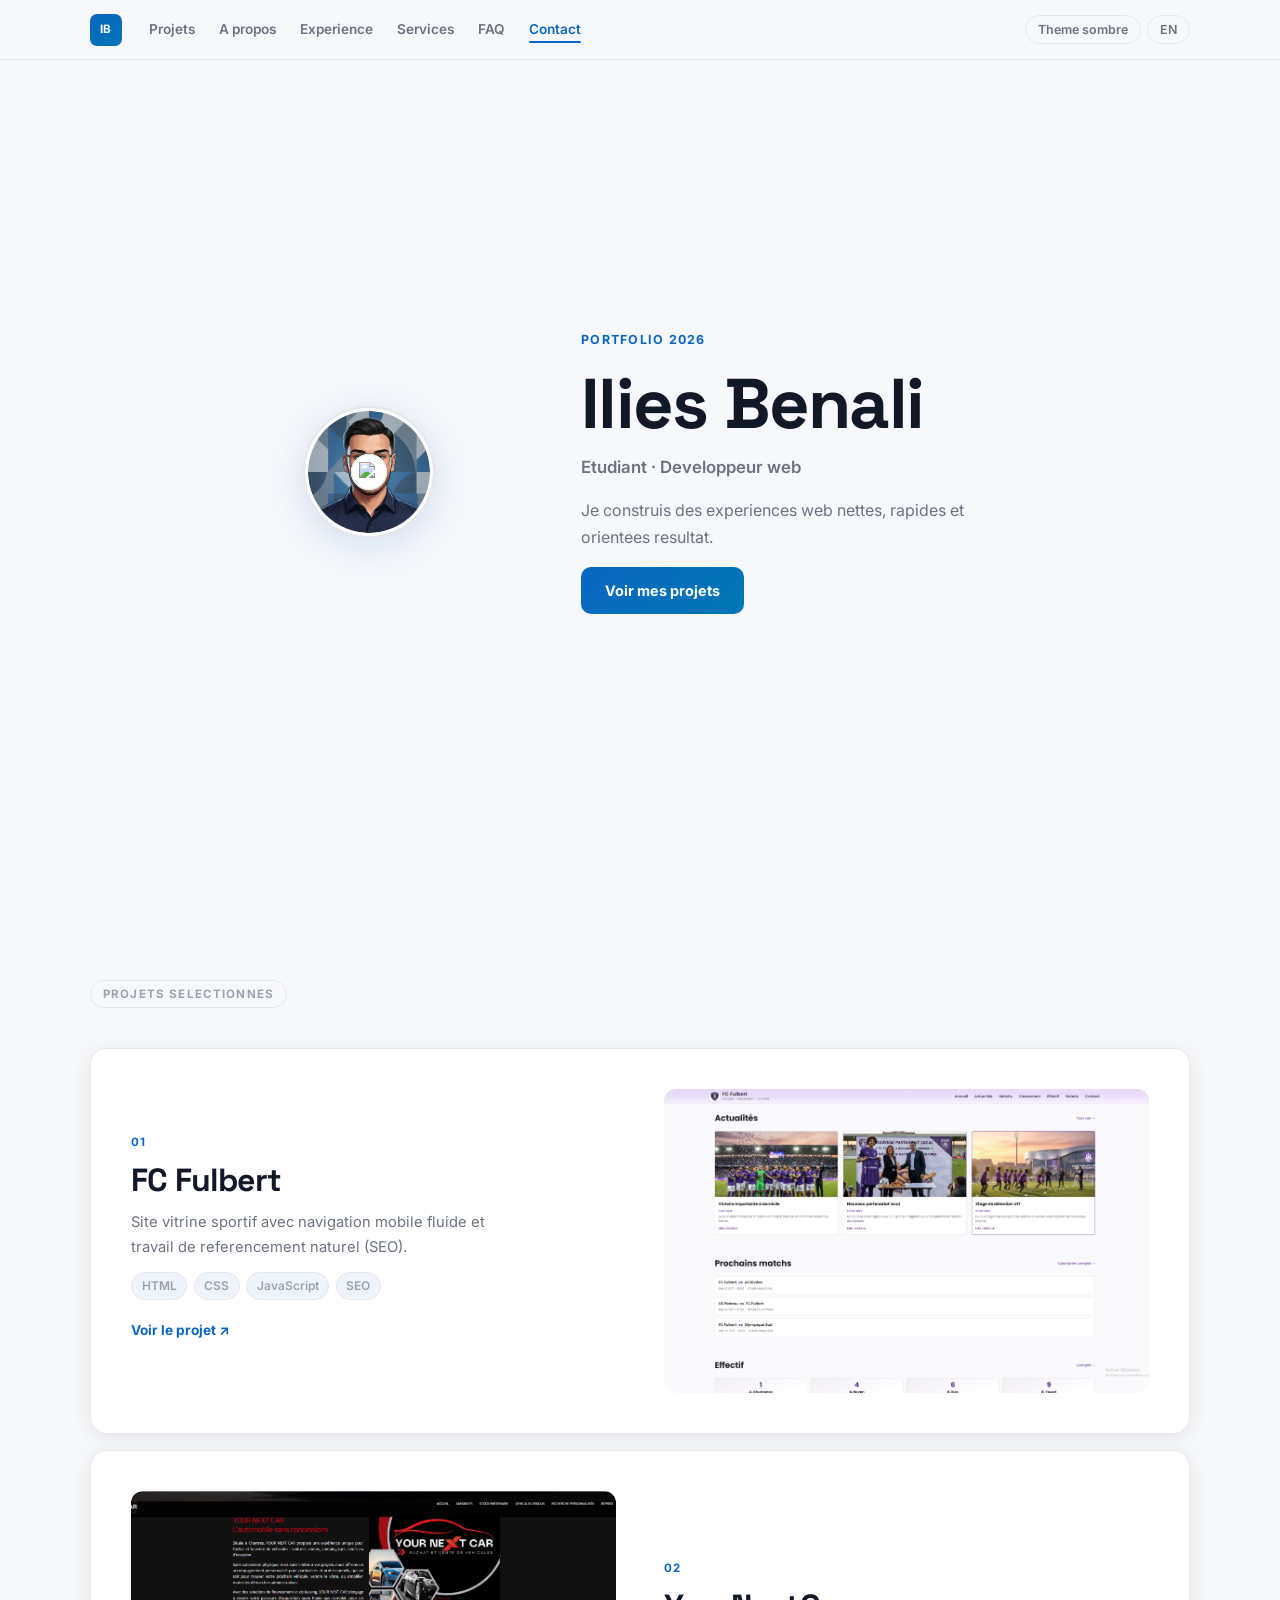
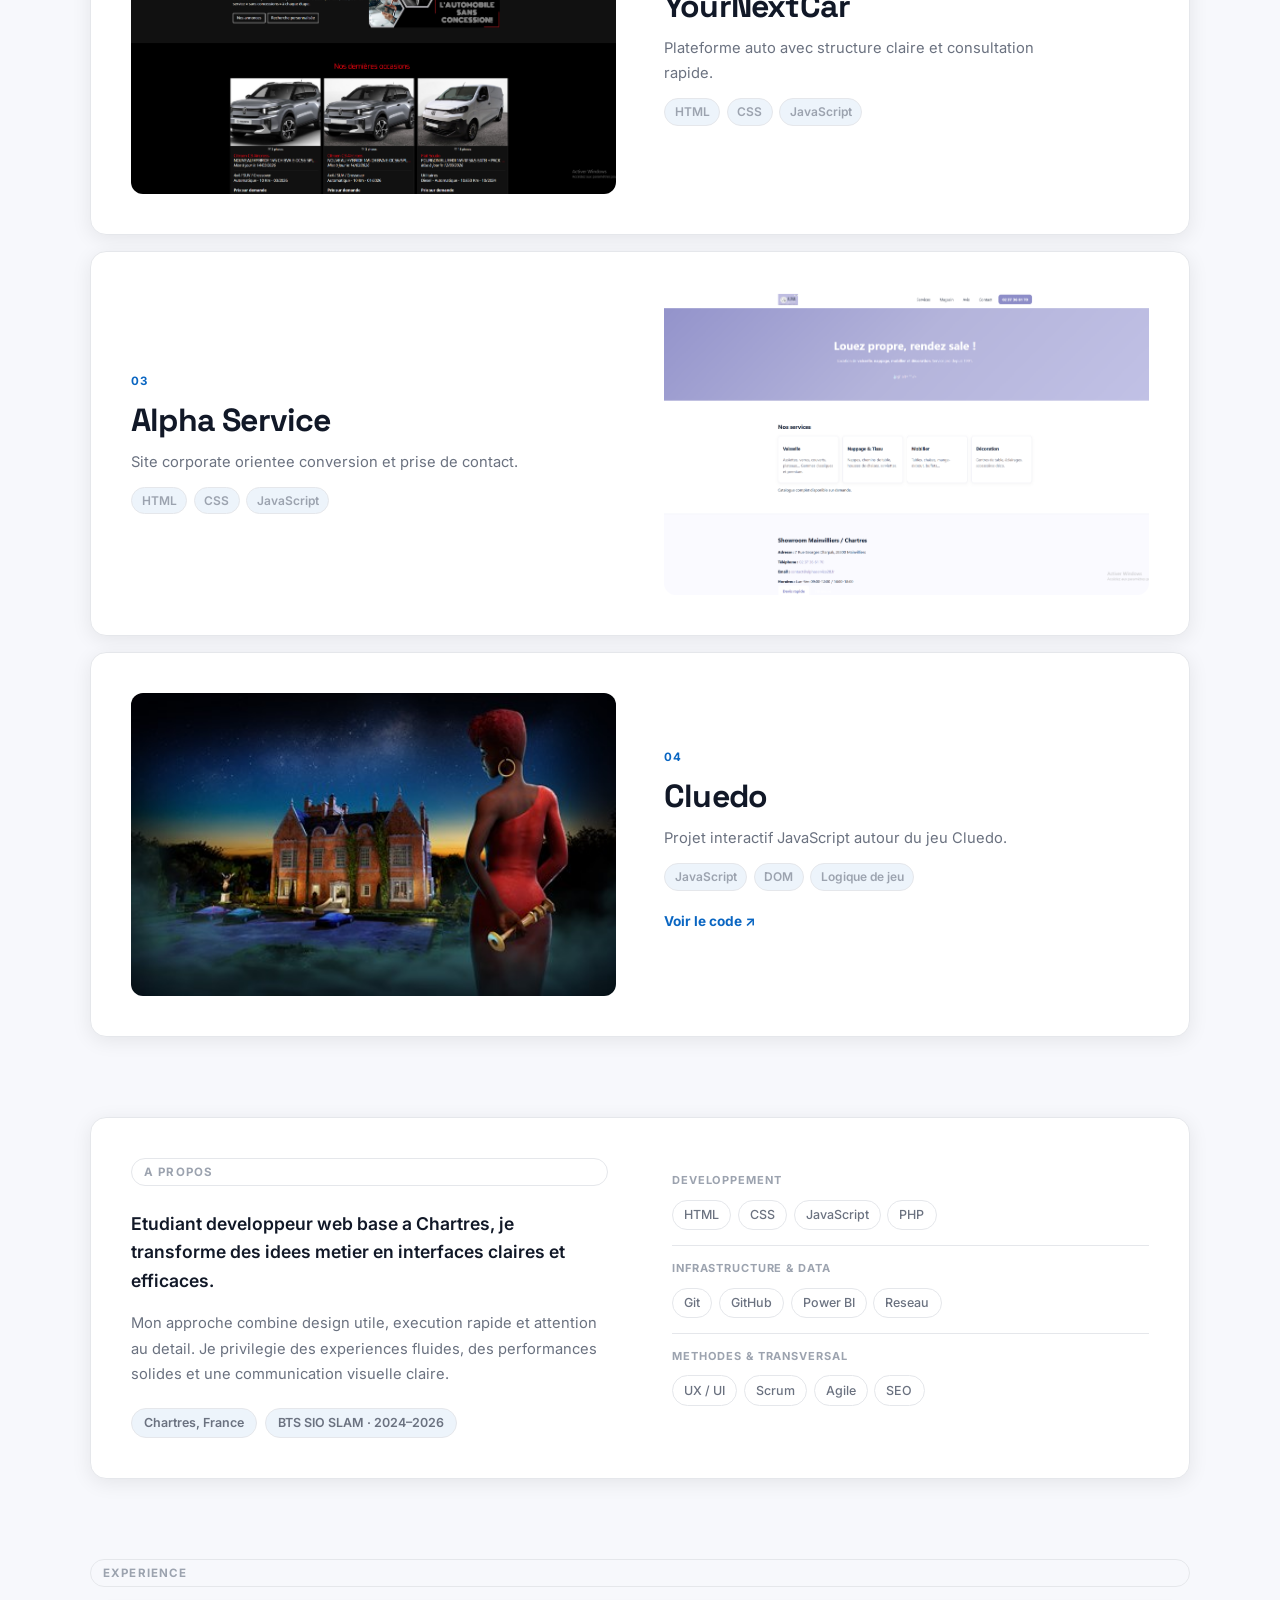
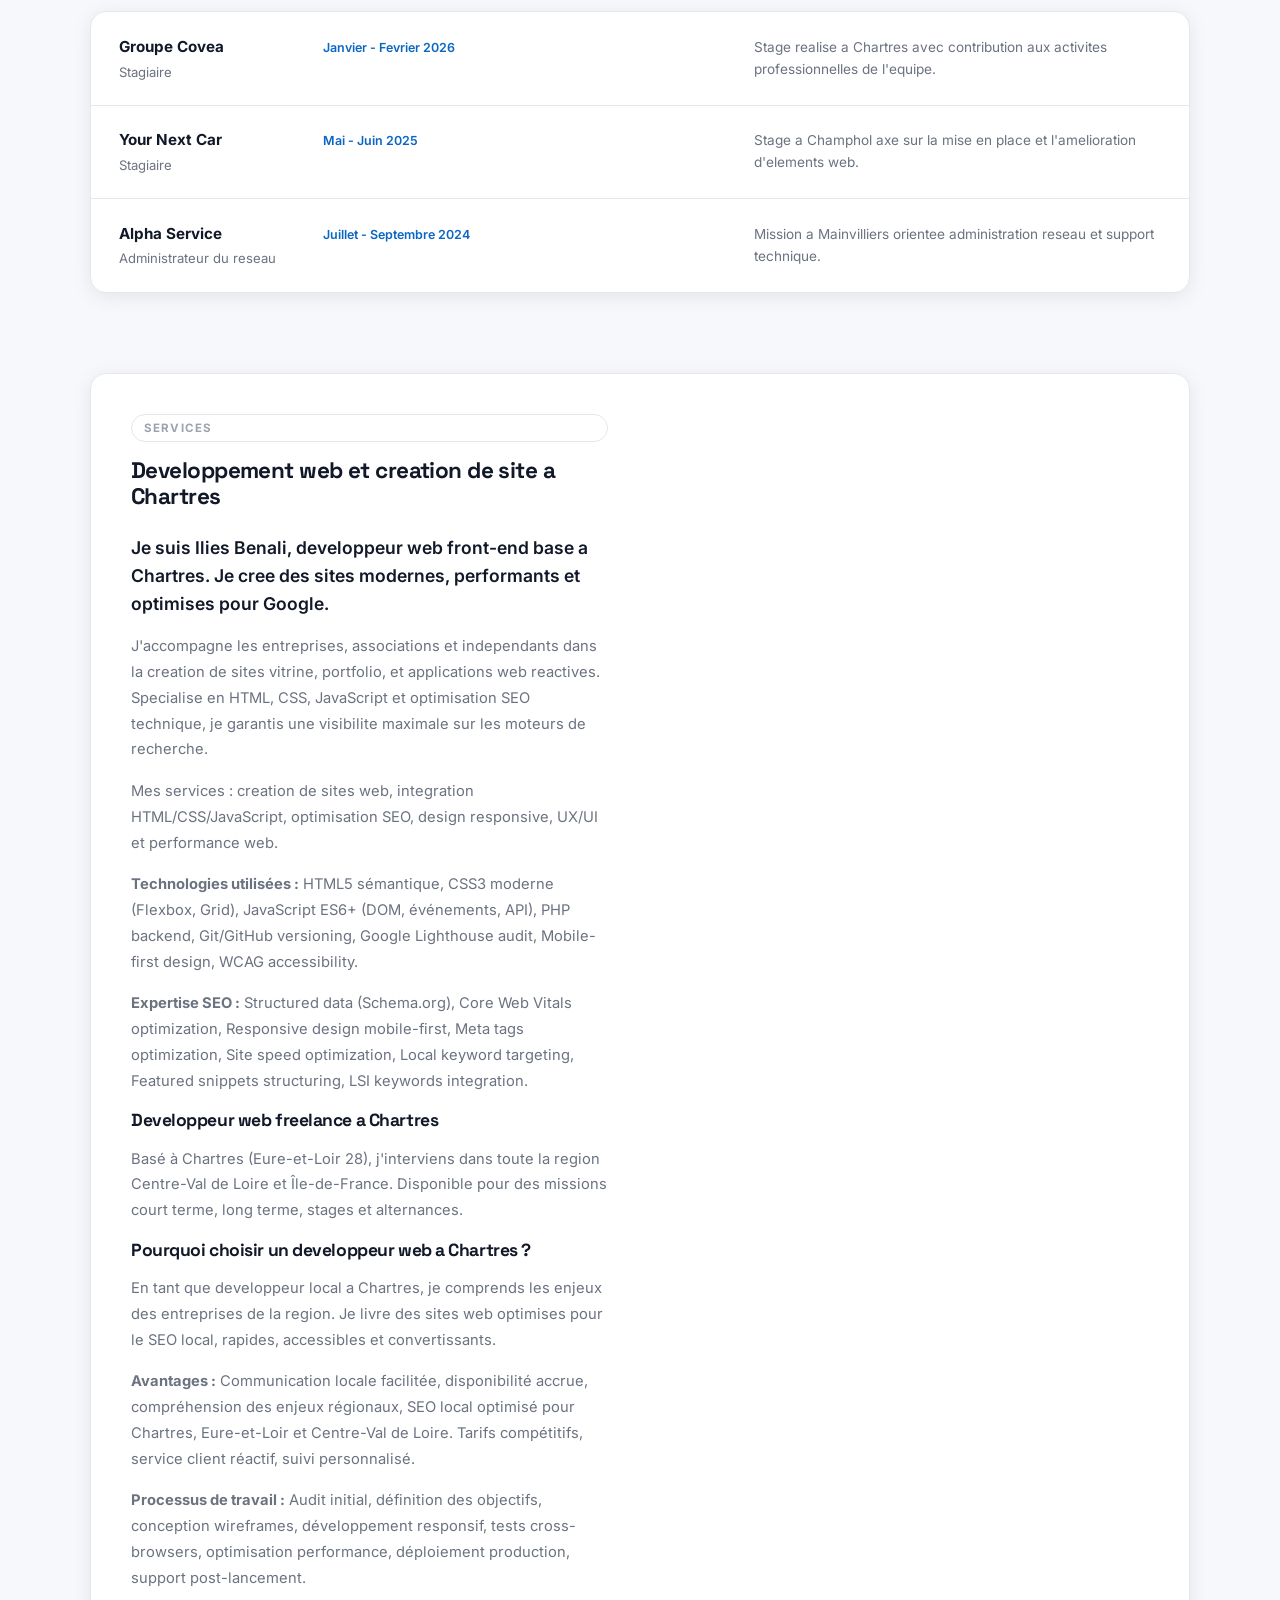
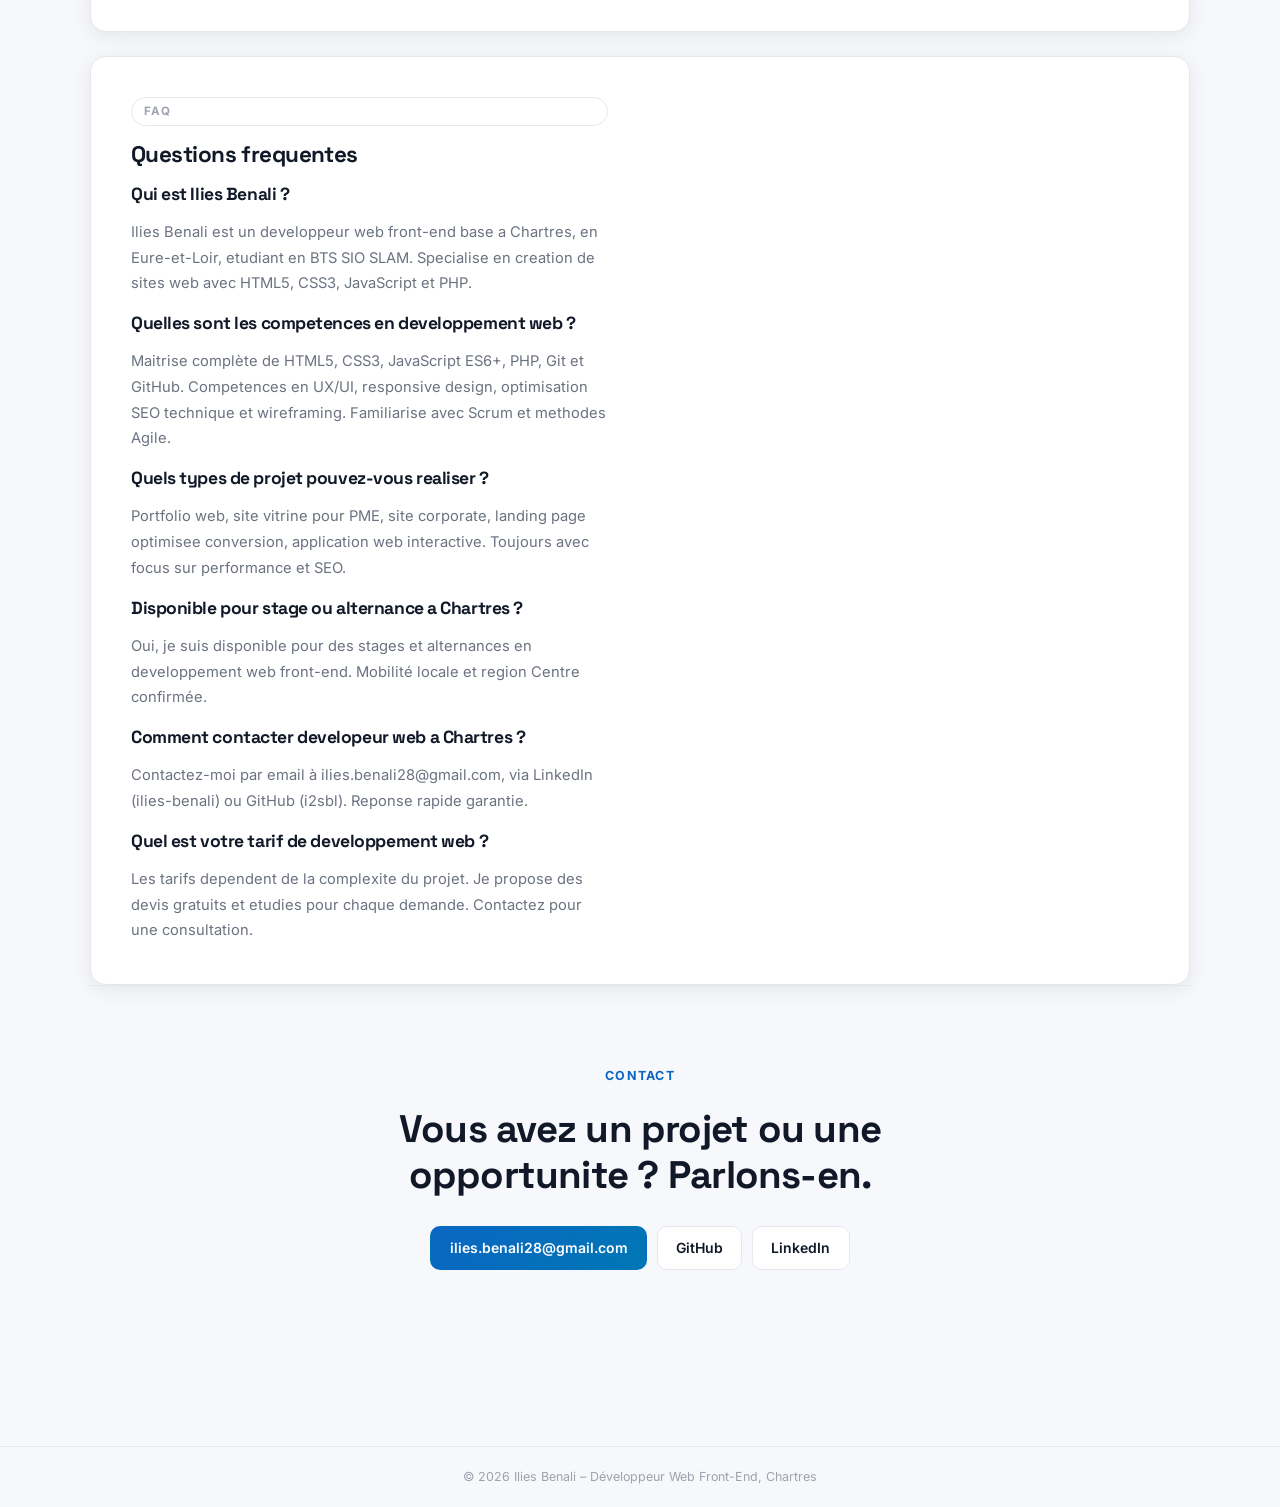
==== commit ef70c3d1: "SEO Boost Phase 2: Content enrichment + H1 local optimization ✨ CONTENT ENRICHMENT: - Expanded Servi" ====
--- a/index.html
+++ b/index.html
@@ -5,8 +5,8 @@
     <meta name="viewport" content="width=device-width, initial-scale=1.0" />
 
     <!-- ══ SEO — Titre & description ══════════════════════════════════ -->
-    <title>Ilies Benali | Developeur Web Front-End Chartres – Portfolio 2026</title>
-    <meta name="description" content="Ilies Benali, developpeur web front-end a Chartres (Eure-et-Loir). Creation de sites web modernes en HTML, CSS, JavaScript. Portfolio, services web et freelance." />
+    <title>Ilies Benali | Développeur Web Chartres | Portfolio 2026</title>
+    <meta name="description" content="Développeur web front-end à Chartres. Création sites vitrine, portfolio, web apps. HTML, CSS, JavaScript. Freelance, stage, alternance. Expert SEO local." />
     <meta name="keywords" content="developpeur web Chartres, freelance web, developpeur front-end, creation site web, HTML CSS JavaScript, portfolio developpeur, site vitrine, optimisation SEO, Eure-et-Loir, Centre-Val de Loire" />
     <meta name="author" content="Ilies Benali" />
     <meta name="robots" content="index, follow, max-snippet:-1, max-image-preview:large, max-video-preview:-1" />
@@ -48,6 +48,80 @@
     {
       "@context": "https://schema.org",
       "@graph": [
+        {
+          "@type": "Organization",
+          "@id": "https://iliesbenali.com/#organization",
+          "name": "Ilies Benali - Développeur Web",
+          "url": "https://iliesbenali.com/",
+          "description": "Service de développement web professionnel à Chartres. Expert en création sites vitrine, portfolio web et applications web réactives. Spécialisé HTML, CSS, JavaScript, PHP, SEO.",
+          "logo": {
+            "@type": "ImageObject",
+            "url": "https://iliesbenali.com/favicon.svg",
+            "width": 200,
+            "height": 200
+          },
+          "image": "https://iliesbenali.com/photo.png",
+          "foundingDate": "2024",
+          "founders": [
+            { "@id": "https://iliesbenali.com/#person" }
+          ],
+          "address": {
+            "@type": "PostalAddress",
+            "addressLocality": "Chartres",
+            "addressRegion": "Eure-et-Loir",
+            "postalCode": "28000",
+            "addressCountry": "FR"
+          },
+          "areaServed": [
+            { "@type": "City", "name": "Chartres" },
+            { "@type": "AdministrativeArea", "name": "Eure-et-Loir" },
+            { "@type": "AdministrativeArea", "name": "Centre-Val de Loire" },
+            { "@type": "AdministrativeArea", "name": "Île-de-France" }
+          ],
+          "email": "ilies.benali28@gmail.com",
+          "telephone": "+33-6-00-00-00-00",
+          "sameAs": [
+            "https://github.com/i2sbl",
+            "https://www.linkedin.com/in/ilies-benali/",
+            "https://twitter.com/i2sbl"
+          ],
+          "knowsAbout": ["Développement Web", "HTML5", "CSS3", "JavaScript ES6+", "PHP", "SEO Technique", "UX/UI", "Responsive Design", "Performance Web", "Accessibilité Web"],
+          "hasOfferCatalog": {
+            "@type": "OfferCatalog",
+            "name": "Services de Développement Web",
+            "itemListElement": [
+              {
+                "@type": "Offer",
+                "itemOffered": {
+                  "@type": "Service",
+                  "name": "Création Site Vitrine"
+                }
+              },
+              {
+                "@type": "Offer",
+                "itemOffered": {
+                  "@type": "Service",
+                  "name": "Optimisation SEO"
+                }
+              },
+              {
+                "@type": "Offer",
+                "itemOffered": {
+                  "@type": "Service",
+                  "name": "Portfolio Web"
+                }
+              },
+              {
+                "@type": "Offer",
+                "itemOffered": {
+                  "@type": "Service",
+                  "name": "Application Web Réactive"
+                }
+              }
+            ]
+          },
+          "priceRange": "€"
+        },
         {
           "@type": "LocalBusiness",
           "@id": "https://iliesbenali.com/#localbusiness",
@@ -218,7 +292,65 @@
           ]
         },
         {
-          "@type": "FAQPage",
+          "@type": "Service",
+          "@id": "https://iliesbenali.com/#service-vitrine",
+          "name": "Création Site Vitrine",
+          "description": "Création de sites vitrines modernes, performants et optimisés SEO. Design responsive, navigation fluide, conversion optimisée.",
+          "provider": { "@id": "https://iliesbenali.com/#organization" },
+          "areaServed": { "@id": "https://iliesbenali.com/#localbusiness" },
+          "serviceType": "Web Development",
+          "url": "https://iliesbenali.com/#service",
+          "priceRange": "€",
+          "availableChannel": {
+            "@type": "ServiceChannel",
+            "serviceUrl": "https://iliesbenali.com/#contact"
+          }
+        },
+        {
+          "@type": "Service",
+          "@id": "https://iliesbenali.com/#service-seo",
+          "name": "Optimisation SEO Technique",
+          "description": "Optimisation SEO locale et technique. Structured data, performance web, Core Web Vitals, recherches locales Chartres.",
+          "provider": { "@id": "https://iliesbenali.com/#organization" },
+          "areaServed": { "@id": "https://iliesbenali.com/#localbusiness" },
+          "serviceType": "SEO Optimization",
+          "url": "https://iliesbenali.com/#service",
+          "priceRange": "€",
+          "availableChannel": {
+            "@type": "ServiceChannel",
+            "serviceUrl": "https://iliesbenali.com/#contact"
+          }
+        },
+        {
+          "@type": "Service",
+          "@id": "https://iliesbenali.com/#service-portfolio",
+          "name": "Portfolio Web Professionnel",
+          "description": "Portfolio web professionnel pour développeurs, designers, créatifs. Showcase projets, cas d'études, blog intégré.",
+          "provider": { "@id": "https://iliesbenali.com/#organization" },
+          "areaServed": { "@id": "https://iliesbenali.com/#localbusiness" },
+          "serviceType": "Web Development",
+          "url": "https://iliesbenali.com/#service",
+          "priceRange": "€",
+          "availableChannel": {
+            "@type": "ServiceChannel",
+            "serviceUrl": "https://iliesbenali.com/#contact"
+          }
+        },
+        {
+          "@type": "Service",
+          "@id": "https://iliesbenali.com/#service-webapp",
+          "name": "Application Web Réactive",
+          "description": "Applications web modernes, réactives et performantes. JavaScript ES6+, architecture scalable, UX optimisée.",
+          "provider": { "@id": "https://iliesbenali.com/#organization" },
+          "areaServed": { "@id": "https://iliesbenali.com/#localbusiness" },
+          "serviceType": "Web Development",
+          "url": "https://iliesbenali.com/#service",
+          "priceRange": "€",
+          "availableChannel": {
+            "@type": "ServiceChannel",
+            "serviceUrl": "https://iliesbenali.com/#contact"
+          }
+        },
           "@id": "https://iliesbenali.com/#faq",
           "mainEntity": [
             {
@@ -276,7 +408,9 @@
     </script>
 
     <!-- ══ Favicon ══════════════════════════════════════════════════════ -->
+    <link rel="preload" href="/favicon.svg" as="image" type="image/svg+xml" />
     <link rel="icon" type="image/svg+xml" href="/favicon.svg" />
+    <link rel="icon" href="/favicon.svg" />
     <link rel="apple-touch-icon" href="/apple-touch-icon.png" />
     <meta name="msapplication-TileColor" content="#0d0d0f" />
 
@@ -369,8 +503,8 @@
 
       <div class="hero-text reveal">
         <p class="eyebrow" data-i18n="eyebrow">Portfolio 2026</p>
-        <h1 itemprop="name" data-i18n="heroTitle">Ilies Benali</h1>
-        <p class="hero-line" data-i18n="heroLine">Etudiant · Developpeur web</p>
+        <h1 itemprop="name" data-i18n="heroTitle">Ilies Benali — Développeur Web à Chartres</h1>
+        <p class="hero-line" data-i18n="heroLine">Etudiant · Developpeur web front-end</p>
         <p class="hero-sub" data-i18n="heroSubtitle">Je construis des experiences web nettes, rapides et orientees resultat.</p>
         <a href="#projets" class="cta-btn" data-i18n="ctaProjects">Voir mes projets</a>
       </div>
@@ -522,6 +656,12 @@
           <p class="about-body" data-i18n="servicesP2">
             Mes services : creation de sites web, integration HTML/CSS/JavaScript, optimisation SEO, design responsive, UX/UI et performance web.
           </p>
+          <p class="about-body">
+            <strong>Technologies utilisées :</strong> HTML5 sémantique, CSS3 moderne (Flexbox, Grid), JavaScript ES6+ (DOM, événements, API), PHP backend, Git/GitHub versioning, Google Lighthouse audit, Mobile-first design, WCAG accessibility.
+          </p>
+          <p class="about-body">
+            <strong>Expertise SEO :</strong> Structured data (Schema.org), Core Web Vitals optimization, Responsive design mobile-first, Meta tags optimization, Site speed optimization, Local keyword targeting, Featured snippets structuring, LSI keywords integration.
+          </p>
 
           <h3 data-i18n="servicesH3a">Developpeur web freelance a Chartres</h3>
           <p class="about-body" data-i18n="servicesP3">
@@ -531,6 +671,12 @@
           <h3 data-i18n="servicesH3b">Pourquoi choisir un developpeur web a Chartres ?</h3>
           <p class="about-body" data-i18n="servicesP4">
             En tant que developpeur local a Chartres, je comprends les enjeux des entreprises de la region. Je livre des sites web optimises pour le SEO local, rapides, accessibles et convertissants.
+          </p>
+          <p class="about-body">
+            <strong>Avantages :</strong> Communication locale facilitée, disponibilité accrue, compréhension des enjeux régionaux, SEO local optimisé pour Chartres, Eure-et-Loir et Centre-Val de Loire. Tarifs compétitifs, service client réactif, suivi personnalisé.
+          </p>
+          <p class="about-body">
+            <strong>Processus de travail :</strong> Audit initial, définition des objectifs, conception wireframes, développement responsif, tests cross-browsers, optimisation performance, déploiement production, support post-lancement.
           </p>
         </div>
       </div>
@@ -557,18 +703,18 @@
             Portfolio web, site vitrine pour PME, site corporate, landing page optimisee conversion, application web interactive. Toujours avec focus sur performance et SEO.
           </p>
 
-          <h3>Disponible pour stage ou alternance a Chartres ?</h3>
-          <p class="about-body">
+          <h3 data-i18n="faqQ4">Disponible pour stage ou alternance a Chartres ?</h3>
+          <p class="about-body" data-i18n="faqA4">
             Oui, je suis disponible pour des stages et alternances en developpement web front-end. Mobilité locale et region Centre confirmée.
           </p>
 
-          <h3>Comment contacter developeur web a Chartres ?</h3>
-          <p class="about-body">
+          <h3 data-i18n="faqQ5">Comment contacter developeur web a Chartres ?</h3>
+          <p class="about-body" data-i18n="faqA5">
             Contactez-moi par email à ilies.benali28@gmail.com, via LinkedIn (ilies-benali) ou GitHub (i2sbl). Reponse rapide garantie.
           </p>
 
-          <h3>Quel est votre tarif de developpement web ?</h3>
-          <p class="about-body">
+          <h3 data-i18n="faqQ6">Quel est votre tarif de developpement web ?</h3>
+          <p class="about-body" data-i18n="faqA6">
             Les tarifs dependent de la complexite du projet. Je propose des devis gratuits et etudies pour chaque demande. Contactez pour une consultation.
           </p>
         </div>
